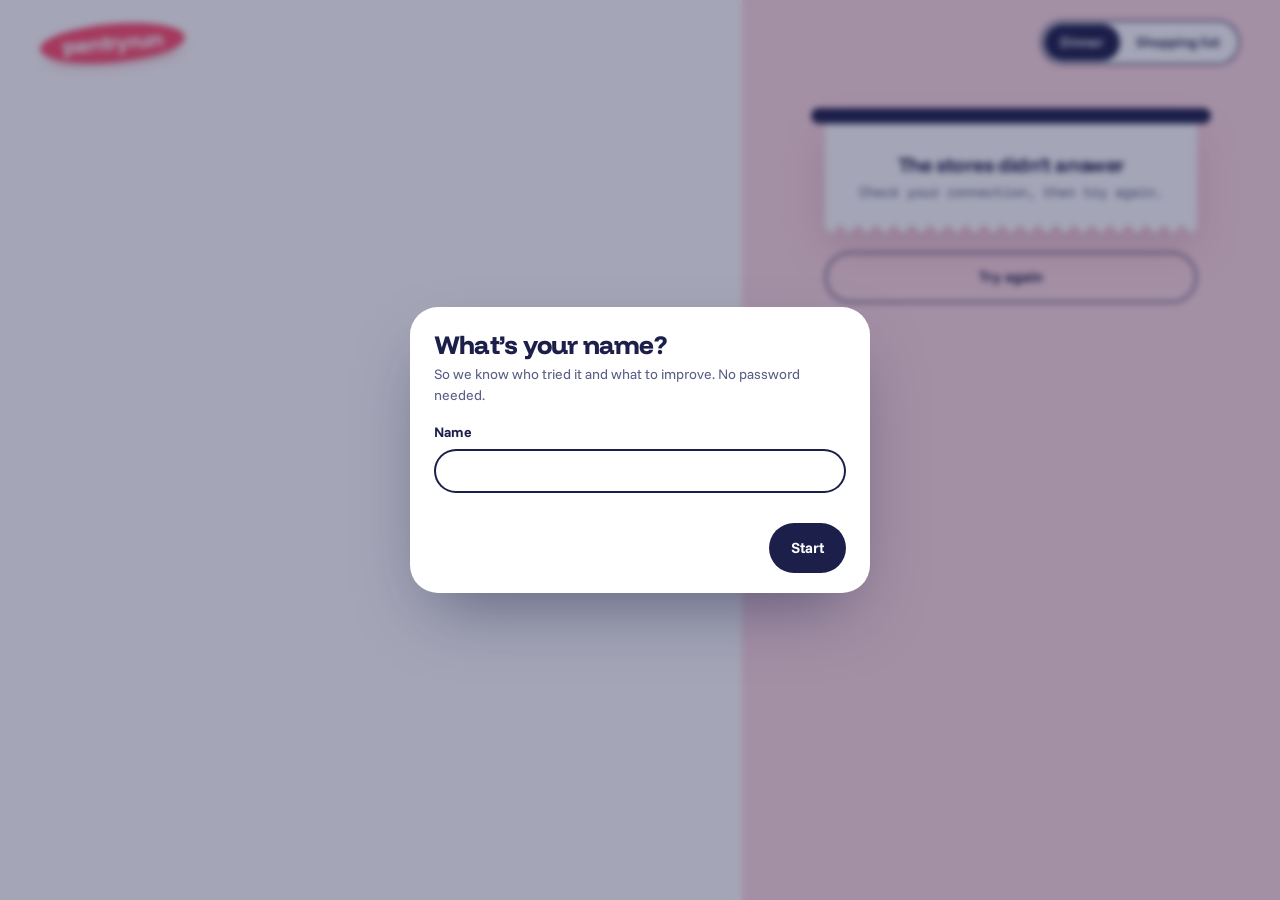
==== web/index.html @ e83a7fe4 "Several dinners for everyone, and the name asked on the first visit again - Trips are no longer behi" ====
<!doctype html>
<html lang="en">
<head>
  <meta charset="utf-8">
  <meta name="viewport" content="width=device-width, initial-scale=1, viewport-fit=cover">
  <title>pantryrun</title>
  <meta name="description" content="Pick tonight's dinner. Get one store and a shopping list.">
  <meta name="theme-color" content="#ffffff" media="(prefers-color-scheme: light)">
  <meta name="theme-color" content="#16183a" media="(prefers-color-scheme: dark)">
  <link rel="icon" href="icon.svg" type="image/svg+xml">

  <link rel="preconnect" href="https://fonts.googleapis.com">
  <link rel="preconnect" href="https://fonts.gstatic.com" crossorigin>
  <link rel="stylesheet" href="https://fonts.googleapis.com/css2?family=Funnel+Display:wght@600;700;800&amp;family=Funnel+Sans:wght@400;500;600;700&amp;family=Martian+Mono:wght@400;600&amp;display=swap">

  <link rel="stylesheet" href="css/tokens.css">
  <link rel="stylesheet" href="css/base.css">
  <link rel="stylesheet" href="css/controls.css">
  <link rel="stylesheet" href="css/layout.css">
  <link rel="stylesheet" href="css/dinner.css">
  <link rel="stylesheet" href="css/items.css">
  <link rel="stylesheet" href="css/receipt.css">
  <link rel="stylesheet" href="css/sheet.css">
  <link rel="stylesheet" href="css/peek.css">
  <link rel="stylesheet" href="css/recipe.css">

  <script type="module" src="js/main.js"></script>
</head>
<body>

<header class="bar">
  <div class="brand">pantryrun</div>
  <div class="switch" role="group" aria-label="What you need">
    <span class="pill" aria-hidden="true"></span>
    <button type="button" data-mode="dinner" aria-pressed="true">Dinner</button>
    <button type="button" data-mode="list" aria-pressed="false">Shopping list</button>
  </div>
</header>

<main>
  <!-- The current screen: dinners, writing your own dinner, or the shopping list (js/screens.js). -->
  <div id="pick" class="pick">
    <noscript><p class="sub">pantryrun needs JavaScript to find your store.</p></noscript>
  </div>

  <!-- The answer: a receipt prints out of the slot (js/receipt.js). -->
  <section class="printer" aria-label="Where to shop" aria-live="polite">
    <div class="slot" aria-hidden="true"></div>
    <div class="feed paper-shadow" id="feed">
      <div class="receipt"><div class="waiting"><strong>Getting the dinners</strong>One moment.</div></div>
    </div>
    <div class="after" id="after"></div>
  </section>
</main>

<dialog id="hello" aria-labelledby="helloTitle">
  <form method="dialog" id="helloForm">
    <div class="sh-top">
      <h2 id="helloTitle">What’s your name?</h2>
      <p>So we know who tried it and what to improve. No password needed.</p>
      <label for="helloName">Name</label>
      <input id="helloName" name="name" autocomplete="given-name" maxlength="40" required>
    </div>
    <div class="sh-bottom">
      <button class="btn dark" type="submit" value="save">Start</button>
    </div>
  </form>
</dialog>

<!-- A quick look at a receipt line's product (js/peek.js). -->
<div id="peek" popover></div>

<!-- Choosing another product, and preferences (js/products.js). -->
<dialog id="sheet">
  <form method="dialog" id="sheetForm"></form>
</dialog>

</body>
</html>
---- web/css/tokens.css ----
/* pantryrun's brand: the produce sticker. Estonian garden colours on white;
   stickers (rhubarb logo, butter pills) only mark what's yours or a deal.
   Every colour and font the page uses is defined here, for light and dark.
   Phone layout starts below 900px wide (each stylesheet has its own @media for it). */

:root {
  --milk: #ffffff;           /* the page */
  --ink: #1c1f4a;            /* blueberry: text */
  --ink-soft: #5b5f86;
  --line: rgba(28, 31, 74, 0.12);
  --hover: rgba(28, 31, 74, 0.05);
  --rhubarb: #ff4d6d;        /* logo and the main button */
  --rhubarb-text: #d6284b;   /* rhubarb dark enough for text on white */
  --panel: #ffdce3;          /* rhubarb milk: where the answer prints */
  --butter: #ffd84d;         /* stickers and sale tags */
  --dill: #17824a;           /* money saved */
  --sheet: #ffffff;          /* dialogs and suggestion lists */
  --slot: #1c1f4a;           /* the printer slot the receipt comes out of */

  /* The receipt is paper: it keeps these colours in dark mode too. */
  --paper: #ffffff;
  --paper-ink: #1c1f4a;
  --paper-soft: #5b5f86;
  --paper-faint: #8c8fae;
  --paper-hover: #fff0f3;
  --paper-red: #d6284b;

  --display: "Funnel Display", ui-sans-serif, system-ui, sans-serif;
  --sans: "Funnel Sans", ui-sans-serif, system-ui, -apple-system, "Segoe UI", sans-serif;
  --mono: "Martian Mono", ui-monospace, "SF Mono", Menlo, monospace;   /* only on the receipt */

  --ease: cubic-bezier(.3, .7, .2, 1);
  --pop: cubic-bezier(.3, 1.6, .5, 1);   /* stickers landing */
}

@media (prefers-color-scheme: dark) {
  :root:not([data-theme="light"]) {
    --milk: #16183a; --ink: #f3f1ff; --ink-soft: #a9abd0; --line: rgba(243, 241, 255, 0.14); --hover: rgba(243, 241, 255, 0.07);
    --rhubarb-text: #ff7d93; --panel: #2a1d4a; --sheet: #1f2250; --slot: #0b0c24;
    color-scheme: dark;
  }
}
:root[data-theme="dark"] {
  --milk: #16183a; --ink: #f3f1ff; --ink-soft: #a9abd0; --line: rgba(243, 241, 255, 0.14); --hover: rgba(243, 241, 255, 0.07);
  --rhubarb-text: #ff7d93; --panel: #2a1d4a; --sheet: #1f2250; --slot: #0b0c24;
  color-scheme: dark;
}
---- web/css/base.css ----
/* Element defaults: reset, body text, focus, small print, reduced motion. */

* { box-sizing: border-box; }
html, body { margin: 0; }
body {
  min-height: 100vh; min-height: 100dvh;
  background: var(--milk); color: var(--ink);
  font: 400 16px/1.5 var(--sans);
  -webkit-font-smoothing: antialiased;
  overflow-x: hidden;
}
button { font: inherit; color: inherit; }
:focus-visible { outline: 2.5px solid var(--rhubarb); outline-offset: 3px; }
[hidden] { display: none !important; }

/* small print: sources, notes, "Saved to Mine" */
.fine { font-size: 12.5px; color: var(--ink-soft); }

@media (prefers-reduced-motion: reduce) {
  *, *::before, *::after { animation-duration: .01ms !important; animation-iteration-count: 1 !important; transition-duration: .01ms !important; }
}
---- web/css/controls.css ----
/* Things you press or type into, used across the page: buttons, links, pills, text fields,
   the people sticker. */

.btn {
  display: inline-flex; align-items: center; justify-content: center; gap: 8px;
  border: 0; border-radius: 999px; padding: 14px 22px; cursor: pointer;
  font-weight: 700; font-size: 15px; transition: transform .15s, opacity .2s, background .2s;
}
.btn:active { transform: scale(.97); }
.btn.go { background: var(--rhubarb); color: #1c1f4a; }   /* the one main action: "I'll go to Rimi" */
.btn.go:hover { background: #ff3a5e; }
.btn.quiet { background: none; color: var(--ink); box-shadow: inset 0 0 0 1.5px var(--ink); }
.btn.quiet:hover { background: var(--hover); }
.btn.dark { background: var(--ink); color: var(--milk); }
.btn.wide { width: 100%; }
.btn[disabled] { opacity: .35; cursor: default; }

/* a row of buttons sharing the width */
.actions { display: flex; gap: 8px; }
.actions .btn { flex: 1; }

.link { border: 0; background: none; padding: 0; cursor: pointer; color: var(--ink); font-size: 14px; font-weight: 500;
  text-decoration: underline; text-decoration-thickness: 1.5px; text-underline-offset: 4px; }
.link:hover { color: var(--rhubarb-text); }

/* pills: kinds of dinner, and words to look for in other stores */
.chips { display: flex; flex-wrap: wrap; gap: 8px; }
.chips button { border: 0; cursor: pointer; padding: 7px 14px; border-radius: 999px; font-size: 14px; font-weight: 500;
  background: none; box-shadow: inset 0 0 0 1.5px var(--line); transition: box-shadow .2s, background .2s; }
.chips button:hover { box-shadow: inset 0 0 0 1.5px var(--ink); }
.chips button[aria-pressed="true"] { background: var(--ink); color: var(--milk); box-shadow: none; }

/* a text field with its button: adding items */
.field { position: relative; display: flex; gap: 8px; max-width: 480px; }
.field input {
  flex: 1; min-width: 0; padding: 13px 18px; border-radius: 999px; border: 0; outline: none;
  background: var(--milk); color: var(--ink); font: 16px var(--sans);
  box-shadow: inset 0 0 0 1.5px var(--line);
}
.field input:focus { box-shadow: inset 0 0 0 2px var(--ink); }

select { flex: 1; min-width: 0; padding: 10px 14px; border-radius: 999px; border: 0; background: var(--milk); color: var(--ink);
  font: 14px var(--sans); box-shadow: inset 0 0 0 1.5px var(--line); }

/* How many people: a butter sticker. In the headline it takes the headline's size. */
.stepper {
  display: inline-flex; align-items: center; gap: .1em; vertical-align: .06em;
  padding: .06em .1em; margin: 0 .04em; border-radius: 999px;
  background: var(--butter); color: #1c1f4a; transform: rotate(-3deg);
  font: inherit; letter-spacing: 0;
}
.stepper output { min-width: .6em; text-align: center; font-variant-numeric: tabular-nums; line-height: 1; }
.stepper button { width: max(32px, .46em); height: max(32px, .46em); border: 0; border-radius: 50%; background: #fff; cursor: pointer;
  font: 700 max(18px, .28em)/1 var(--sans); color: #1c1f4a; display: grid; place-items: center; transition: transform .15s; }
.stepper button:hover { transform: scale(1.08); }
.stepper button:active { transform: scale(.94); }
/* in running text (the dinner editor) it's text-sized */
.sub .stepper { font: 700 17px var(--sans); padding: 3px; transform: none; gap: 4px; }
.sub .stepper button { width: 28px; height: 28px; font-size: 16px; }

@media (max-width: 900px) {
  .chips { gap: 6px; }
  .chips button { padding: 6px 12px; font-size: 13.5px; }
}
---- web/css/layout.css ----
/* The page: a top bar, then two halves. You choose on the white left;
   the answer prints on the rhubarb panel on the right. On phones the panel comes below. */

/* ── Top bar ── */
.bar {
  position: absolute; top: 0; left: 0; right: 0; z-index: 20;
  display: flex; align-items: center; justify-content: space-between; gap: 16px;
  /* the logo lines up with the content of the left half */
  padding: max(20px, env(safe-area-inset-top)) 40px 20px max(40px, calc(58vw - 780px));
}
/* The logo is a produce sticker: an oval label slapped on slightly crooked. */
.brand {
  display: inline-block; padding: 8px 22px 9px; border-radius: 50%;
  background: var(--rhubarb); color: #fff;
  font: 800 21px/1 var(--display); letter-spacing: -0.03em;
  transform: rotate(-5deg);
  box-shadow: 0 1px 0 rgba(28, 31, 74, .15), 0 6px 14px -8px rgba(214, 40, 75, .7);
}

/* Dinner / Shopping list: the pill slides to the chosen one */
.switch { position: relative; display: inline-flex; padding: 4px; border-radius: 999px; background: var(--milk); box-shadow: inset 0 0 0 1.5px var(--ink); }
.switch button {
  position: relative; z-index: 1; border: 0; background: none; cursor: pointer;
  padding: 8px 16px; border-radius: 999px; font-weight: 600; font-size: 14px; color: var(--ink);
  transition: color .25s;
}
.switch button[aria-pressed="true"] { color: var(--milk); }
.switch .pill { position: absolute; top: 4px; bottom: 4px; left: 3px; border-radius: 999px; background: var(--ink);
  transition: transform .35s var(--ease), width .35s var(--ease); }

/* ── The two halves ── */
main {
  min-height: 100vh; min-height: 100dvh;
  display: grid; grid-template-columns: minmax(0, 1fr) minmax(400px, 42%);
}
.pick { padding: 116px 56px 56px 40px; max-width: 820px; width: 100%; justify-self: end; }
.printer { position: relative; background: var(--panel); padding: 108px 48px 56px; }
/* slot, receipt and buttons share one centred column; the paper is inset from the slot's ends */
.printer > * { width: 100%; max-width: 400px; margin-inline: auto; }

/* ── Headlines ── */
h1 {
  margin: 0 0 28px; font: 800 clamp(44px, 5.4vw, 76px)/.98 var(--display); letter-spacing: -0.035em;
}
h1 .for { white-space: nowrap; }   /* "for 2" stays together */
.sub { margin: 0 0 20px; color: var(--ink-soft); font-size: 17px; max-width: 34ch; }

@media (max-width: 900px) {
  .bar { position: sticky; padding: max(12px, env(safe-area-inset-top)) 16px 12px;
    background: color-mix(in srgb, var(--milk) 88%, transparent); backdrop-filter: blur(12px); -webkit-backdrop-filter: blur(12px); }
  .brand { font-size: 18px; padding: 7px 18px 8px; }
  .switch button { padding: 7px 13px; }
  main { display: block; min-height: 0; }
  .pick { padding: 20px 16px 36px; max-width: none; }
  .printer { padding: 40px 16px 48px; }
  h1 { font-size: 44px; margin-bottom: 22px; }
}
---- web/css/dinner.css ----
/* The Dinner screen (kinds of dinner, the dinners, extras, a dinner sent by link)
   and the editor for writing your own dinner. */

.cats { margin: 0 0 18px; }

/* the dinners: a menu in big type */
.dishes { list-style: none; margin: 0; padding: 0; display: grid; grid-template-columns: repeat(2, minmax(0, 1fr)); column-gap: 28px; }
.dishes li { border-bottom: 1.5px solid var(--line); }
.dish {
  width: 100%; display: flex; align-items: center; justify-content: space-between; gap: 12px; text-align: left; cursor: pointer;
  border: 0; background: none; padding: 15px 4px 14px;
  font: 600 21px/1.15 var(--display); letter-spacing: -0.02em;
  min-width: 0; overflow-wrap: anywhere; hyphens: auto;  /* long Estonian compounds: Suvikõrvitsapüreesupp */
  transition: color .2s, padding .25s var(--ease);
}
@media (hover: hover) { .dish:hover { color: var(--rhubarb-text); } }   /* touch screens keep :hover after a tap */
/* the picked dinner gets a tick sticker */
.dish::after {
  content: "✓"; flex: none; display: grid; place-items: center; width: 30px; height: 30px; border-radius: 50%;
  font: 800 15px/1 var(--sans); color: #fff; background: var(--rhubarb);
  transform: scale(0) rotate(-30deg); transition: transform .3s var(--pop);
}
.dish[aria-pressed="true"] { color: var(--rhubarb-text); padding-left: 10px; }
.dish[aria-pressed="true"]::after { transform: none; }
/* your own dinners have an Edit link */
.dishes .mine { display: flex; align-items: center; gap: 4px; }
.dishes .mine .dish { flex: 1; }
.dishes .mine .link { flex: none; padding: 6px; }
/* several dinners in one trip: the ones picked, as butter stickers you can peel off */
.trip { display: flex; flex-wrap: wrap; align-items: center; gap: 8px 14px; margin: -8px 0 22px; }
.trip p { margin: 0; flex: 1 1 100%; }
.trip ul { list-style: none; margin: 0; padding: 0; display: flex; flex-wrap: wrap; gap: 8px; }
.trip li { display: inline-flex; align-items: center; gap: 2px; padding: 5px 4px 5px 14px; border-radius: 999px;
  background: var(--butter); color: #1c1f4a; font: 600 15px var(--display); animation: stick .3s var(--pop) both; }
.trip li button { border: 0; background: none; cursor: pointer; width: 26px; height: 26px; border-radius: 50%; color: inherit; font-size: 16px; }
.trip li button:hover { background: rgba(28, 31, 74, .12); }
@keyframes stick { from { transform: scale(.6) rotate(-6deg); opacity: 0; } }
@media (prefers-reduced-motion: reduce) { .trip li { animation: none; } }
.trip .see { display: none; }   /* phones only: the receipt is far below */
.more { display: flex; align-items: baseline; justify-content: space-between; gap: 12px; flex-wrap: wrap; margin-top: 14px; }
.empty { color: var(--ink-soft); max-width: 460px; margin: 4px 0 14px; }

/* anything else on the way: folded into one line until asked for */
.extras { margin-top: 30px; max-width: 520px; }
.extras h2 { margin: 0 0 10px; font: 700 17px var(--display); letter-spacing: -0.01em; }
.open-extras { border: 0; background: none; padding: 0; cursor: pointer; font-weight: 600; color: var(--ink); }
.open-extras span { display: inline-grid; place-items: center; width: 26px; height: 26px; margin-right: 8px; border-radius: 50%;
  background: var(--butter); color: #1c1f4a; font-weight: 800; }
.open-extras:hover { color: var(--rhubarb-text); }

/* a dinner someone sent by link */
.sent { display: flex; align-items: center; justify-content: space-between; gap: 10px 14px; flex-wrap: wrap;
  margin: 0 0 22px; padding: 14px 14px 14px 20px; border-radius: 24px; background: var(--panel); }
.sent p { margin: 0; flex: 1 1 220px; }
.sent .what { display: block; font-size: 13px; color: var(--ink-soft); }
.sent .name { font: 700 19px var(--display); }
.sent .btns { display: flex; align-items: center; gap: 4px; }
.sent .x { border: 0; background: none; cursor: pointer; color: var(--ink-soft); font-size: 18px; width: 32px; height: 32px; border-radius: 50%; }
.sent .x:hover { background: var(--hover); color: var(--ink); }

/* writing your own dinner */
.editor label { display: block; margin: 0 0 6px; font-size: 14px; font-weight: 700; }
.editor .name { width: 100%; max-width: 480px; padding: 13px 18px; border-radius: 999px; border: 0; outline: none;
  background: var(--milk); color: var(--ink); font: 600 19px var(--display); box-shadow: inset 0 0 0 1.5px var(--line); }
.editor .name:focus { box-shadow: inset 0 0 0 2px var(--ink); }
/* starting from a recipe page: one line above the form */
.from-link { margin: -6px 0 22px; padding: 16px 18px; border-radius: 22px; background: var(--panel); max-width: 520px; }
.from-link label { margin-bottom: 8px; }
.from-link .field input { background: var(--milk); }
.from-link .fine:empty { display: none; }
.from-link .fine { margin: 10px 0 0; }
.d-photo { display: flex; align-items: center; gap: 14px; margin: 0 0 20px; }
.d-photo img { width: 96px; height: 72px; object-fit: cover; border-radius: 14px; background: #fff; }
.more .btns { display: flex; align-items: center; gap: 16px; flex-wrap: wrap; }
.editor h2 label { display: inline; margin: 0; font: inherit; }
.editor .method { display: block; width: 100%; max-width: 480px; padding: 13px 18px; border-radius: 22px; border: 0; outline: none; resize: vertical;
  background: var(--milk); color: var(--ink); font: 15px/1.5 var(--sans); box-shadow: inset 0 0 0 1.5px var(--line); }
.editor .method:focus { box-shadow: inset 0 0 0 2px var(--ink); }
.editor .actions { margin-top: 26px; }
.editor h2 { margin: 26px 0 4px; font: 700 17px var(--display); }
.editor .fine { margin: 0 0 10px; }
.editor .actions { align-items: center; gap: 10px; flex-wrap: wrap; }
.editor .error { color: var(--rhubarb-text); font-size: 14px; margin: 10px 0 0; min-height: 1.5em; }

@media (max-width: 900px) {
  .dishes { grid-template-columns: 1fr; }
  .trip .see { display: inline-flex; flex: 1 1 100%; padding: 12px 18px; }
  .dish { font-size: 19px; padding: 13px 2px 12px; }
}
---- web/css/items.css ----
/* Lists of things to buy: the shopping list, a dinner's extras (tags), the editor's list,
   and suggestions while typing. */

/* suggestions: product words from the store catalogs */
.suggest {
  position: absolute; z-index: 15; top: calc(100% + 6px); left: 0; right: 0;
  list-style: none; margin: 0; padding: 6px; border-radius: 18px;
  background: var(--sheet); box-shadow: 0 0 0 1.5px var(--ink), 0 18px 36px -20px rgba(28, 31, 74, .5);
}
.suggest li { display: flex; align-items: baseline; justify-content: space-between; gap: 12px; padding: 8px 12px; border-radius: 12px; cursor: pointer; font-weight: 500; }
.suggest li[aria-selected="true"], .suggest li:hover { background: var(--panel); }
.suggest .s-shelf { font-size: 12px; color: var(--ink-soft); text-align: right; white-space: nowrap; overflow: hidden; text-overflow: ellipsis; min-width: 0; }

/* a dinner's extras: butter tags */
.tags { display: flex; flex-wrap: wrap; gap: 6px; margin-top: 12px; list-style: none; padding: 0; }
.tags li { display: inline-flex; align-items: center; gap: 2px; padding: 4px 4px 4px 12px; border-radius: 999px; background: var(--butter); color: #1c1f4a; font-size: 14px; font-weight: 600; }

/* the shopping list and a dinner's list in the editor */
.items { list-style: none; margin: 18px 0 24px; padding: 0; max-width: 480px; }
.items li { display: flex; align-items: center; justify-content: space-between; padding: 10px 0 10px 2px; border-bottom: 1.5px solid var(--line);
  font: 600 19px/1.2 var(--display); letter-spacing: -0.01em; }
.items .none { color: var(--ink-soft); font: 400 16px var(--sans); border: 0; }

/* the × that removes an item */
.tags button, .items li button { border: 0; background: none; cursor: pointer; color: var(--ink-soft); border-radius: 50%; }
.tags button { width: 24px; height: 24px; font-size: 15px; color: #1c1f4a; }
.items li button { font-size: 18px; width: 32px; height: 32px; }
.tags button:hover, .items li button:hover { background: var(--hover); color: var(--ink); }

/* tap an item to change it, e.g. to add an amount ("paprika" → "paprika 600g") */
.items .it, .tags .it { flex: 1; min-width: 0; text-align: left; border: 0; background: none; padding: 0; font: inherit; color: inherit; cursor: text; }
.items li button.it, .tags button.it { width: auto; height: auto; font-size: inherit; color: inherit; border-radius: 0; }
.items .it:hover, .tags .it:hover { background: none; text-decoration: underline dotted; text-underline-offset: 4px; }
.items input.edit, .tags input.edit { flex: 1; min-width: 0; font: inherit; color: inherit; background: var(--hover); border: 0; outline: none;
  border-radius: 8px; padding: 2px 6px; box-shadow: inset 0 0 0 2px var(--ink); }
---- web/css/receipt.css ----
/* The answer: a thermal receipt printing out of a slot, and what you can do with it below.
   The receipt is paper, so it keeps its --paper-* colours in dark mode too. */

.slot {
  position: relative; z-index: 3; height: 16px; border-radius: 8px; background: var(--slot);
  box-shadow: inset 0 -3px 0 rgba(255, 255, 255, 0.1), 0 8px 16px -8px rgba(28, 31, 74, .5);
}
.feed { position: relative; z-index: 2; margin-top: -8px; padding-inline: 14px; transition: opacity .2s; }
.feed.busy { opacity: .45; pointer-events: none; }   /* repricing after a change */
.paper-shadow { filter: drop-shadow(0 18px 22px rgba(120, 20, 50, 0.16)); }

.receipt {
  position: relative; color: var(--paper-ink); background-color: var(--paper);
  font: 400 12px/1.5 var(--mono);
  --tooth: 9px;   /* the torn edge */
  padding: 22px 20px calc(18px + var(--tooth));
  -webkit-mask: linear-gradient(#000, #000) top / 100% calc(100% - var(--tooth)) no-repeat,
                conic-gradient(from -45deg at bottom, #0000, #000 1deg 89deg, #0000 90deg) bottom / calc(var(--tooth) * 2) var(--tooth) repeat-x;
          mask: linear-gradient(#000, #000) top / 100% calc(100% - var(--tooth)) no-repeat,
                conic-gradient(from -45deg at bottom, #0000, #000 1deg 89deg, #0000 90deg) bottom / calc(var(--tooth) * 2) var(--tooth) repeat-x;
}
/* the one deliberate motion: the receipt prints out of the slot */
.receipt.printing { animation: print 1.1s cubic-bezier(.25, .6, .2, 1) both; }
@keyframes print {
  from { clip-path: inset(0 0 100% 0); transform: translateY(-24px); }
  to   { clip-path: inset(0 0 -40px 0); transform: none; }
}

/* ── header: where to go ── */
.r-center { text-align: center; }
.r-go, .r-what, .r-hint, .r-head { color: var(--paper-soft); }
.r-store { font: 800 46px/1 var(--display); letter-spacing: -0.04em; margin: 4px 0 6px; }
.r-delta { margin-top: 6px; color: var(--paper-red); }
.r-rule { border: 0; border-top: 1.5px dashed rgba(28, 31, 74, 0.3); margin: 14px 0; }
.r-head { margin: 10px 0 4px; }
.r-rule + .r-head { margin-top: 0; }

/* ── lines: one per item; tap one to choose another product ── */
.r-items { list-style: none; margin: 0 -8px; padding: 0; display: grid; gap: 2px; }
.r-line {
  width: 100%; display: grid; grid-template-columns: minmax(0, 1fr) auto; column-gap: 12px;
  text-align: left; border: 0; background: none; color: inherit; font: inherit; cursor: pointer;
  padding: 4px 8px; border-radius: 6px;
}
.r-line:hover { background: var(--paper-hover); }
.r-line .n { font-weight: 600; }
.r-line .amt { color: var(--paper-soft); font-weight: 400; }
/* Product names wrap: stores put the pack size ("10tk", "500g") at the end. */
.r-line .p { grid-column: 1; color: var(--paper-soft); font-size: 11.5px; overflow-wrap: anywhere; }
.r-line .shelf { color: var(--paper-faint); }
.r-line .c { grid-column: 2; grid-row: 1; text-align: right; font-variant-numeric: tabular-nums; font-weight: 600; }
.r-line .c s { color: var(--paper-faint); font-weight: 400; margin-right: 6px; text-decoration-thickness: 1px; }
.r-line .d { grid-column: 1; color: var(--paper-red); font-size: 11px; }
.r-line .f { grid-column: 1; color: var(--paper-faint); font-size: 11px; }   /* several dinners: which ones need it */
/* on sale: a butter shelf tag */
.r-off { display: inline-block; margin-left: 6px; padding: 1px 6px; border-radius: 4px; font-size: 10px; font-weight: 600; background: var(--butter); color: var(--paper-ink); }
/* "swap", "your pick" */
.r-tag { display: inline-block; margin-left: 6px; padding: 0 5px; border: 1px solid currentColor; border-radius: 4px; font-size: 10px; font-weight: 400; color: var(--paper-red); }
/* With photos: a small one before each line, printed in grey like the rest of the paper.
   Pointing at it brings back its colour; tapping it opens the quick view (peek.css). */
.r-items.photos li { display: grid; grid-template-columns: 30px minmax(0, 1fr); column-gap: 4px; align-items: start; padding-left: 6px; }
.r-photo { width: 30px; height: 30px; margin-top: 4px; padding: 0; border: 0; border-radius: 6px; background: var(--paper); overflow: hidden; display: grid; place-items: center; }
button.r-photo { cursor: zoom-in; }
.r-photo img { max-width: 100%; max-height: 100%; object-fit: contain; filter: grayscale(1) contrast(1.05); mix-blend-mode: multiply; transition: filter .2s; }
.r-items li:hover .r-photo img, .r-photo:focus-visible img { filter: none; }
.r-photo:focus-visible { outline: 2px solid var(--paper-red); outline-offset: 1px; }
.r-hint { margin-top: 8px; font-size: 11px; }
.r-missing { margin-top: 10px; color: var(--paper-red); }

/* ── totals and notes ── */
.r-total { display: flex; justify-content: space-between; align-items: baseline; font: 800 26px/1 var(--display); letter-spacing: -0.02em; }
.r-save { display: flex; justify-content: space-between; margin-top: 6px; color: var(--dill); font-weight: 600; }
.r-card { color: var(--paper-soft); margin-top: 2px; }
.r-note { margin-top: 10px; color: var(--paper-soft); }
.r-pantry button { border: 0; background: none; padding: 0 1px; font: inherit; color: var(--paper-ink); text-decoration: underline dotted; text-underline-offset: 3px; cursor: pointer; }
.r-pantry button:hover { color: var(--paper-red); }
.r-prefs { margin-top: 10px; color: var(--paper-soft); }
.r-prefs button { border: 0; background: none; padding: 0; font: inherit; color: var(--paper-red); text-decoration: underline; text-underline-offset: 2px; cursor: pointer; }

/* ── the other stores, with dot leaders ── */
.stores { list-style: none; margin: 2px -8px 0; padding: 0; }
.stores button {
  width: 100%; display: flex; gap: 6px; align-items: baseline; border: 0; background: none; cursor: pointer;
  color: inherit; font: inherit; padding: 2px 8px; border-radius: 6px; text-align: left;
}
.stores button:hover { background: var(--paper-hover); }
.stores button::after { content: ""; order: 1; flex: 1; border-bottom: 1px dotted rgba(28, 31, 74, 0.45); transform: translateY(-4px); }
.stores .v { order: 2; font-variant-numeric: tabular-nums; }
.stores [aria-current="true"] { font-weight: 600; }
.stores [aria-current="true"] .s::before { content: "▸ "; }

/* "I'll go there": a butter sticker slapped on the receipt */
.stamp {
  position: absolute; right: 10px; top: 12px; z-index: 2; pointer-events: none;
  display: grid; place-items: center; width: 76px; height: 76px; border-radius: 50%;
  background: var(--butter); color: var(--paper-ink); box-shadow: 0 4px 10px -4px rgba(28, 31, 74, .4);
  font: 800 18px/1 var(--display); letter-spacing: -0.02em;
  transform: rotate(12deg); animation: stamp .4s var(--pop) both;
}
@keyframes stamp { from { transform: rotate(-20deg) scale(1.8); opacity: 0; } }

/* before there's an answer: "Pick a dinner", "Comparing prices..." */
.waiting { color: var(--paper-soft); text-align: center; padding: 14px 6px 6px; }
.waiting strong { display: block; margin-bottom: 6px; color: var(--paper-ink); font: 700 20px/1.25 var(--display); letter-spacing: -0.02em; }
.dots i { display: inline-block; font-style: normal; animation: blink 1.2s infinite both; }
.dots i:nth-child(2) { animation-delay: .2s; }
.dots i:nth-child(3) { animation-delay: .4s; }
@keyframes blink { 0%, 100% { opacity: .2; } 50% { opacity: 1; } }

/* ── under the receipt: go or not, report a product, send the dinner ── */
.after { margin-top: 18px; padding: 0 14px; }
.thanks { margin: 0; font: 700 18px var(--display); }
.small { margin-top: 14px; display: flex; justify-content: space-between; gap: 12px; flex-wrap: wrap; align-items: baseline; }
.report { margin-top: 12px; display: flex; gap: 8px; }
/* shopping online: send the basket to the store's cart (js/cart.js) */
.cart { margin-top: 14px; }
.cart .fine { margin: 0; }
.cart-ask { padding: 14px 16px; border-radius: 18px; background: var(--sheet); }
.cart-ask p { margin: 0 0 10px; font-size: 14px; }
.cart-ask .btns { display: flex; align-items: center; gap: 14px; flex-wrap: wrap; }
.cart-ask .btn { padding: 9px 16px; font-size: 14px; }
.share { margin-top: 16px; display: flex; align-items: center; gap: 12px; flex-wrap: wrap; }
.share input { flex: 1 1 100%; padding: 9px 14px; border-radius: 999px; border: 0; background: var(--milk); color: var(--ink);
  font: 13px var(--sans); box-shadow: inset 0 0 0 1.5px var(--line); }
---- web/css/sheet.css ----
/* Dialogs: your name on the first visit, choosing another product, your preferences.
   On phones they slide up from the bottom. */

dialog {
  width: min(460px, calc(100vw - 24px)); max-height: min(660px, calc(100dvh - 48px));
  padding: 0; border: 0; border-radius: 28px; background: var(--sheet); color: var(--ink);
  box-shadow: 0 30px 70px -24px rgba(28, 31, 74, .55);
}
dialog::backdrop { background: rgba(28, 31, 74, .4); backdrop-filter: blur(3px); }
dialog[open] { animation: sheet .3s var(--ease); }
@keyframes sheet { from { transform: translateY(16px); opacity: 0; } }
dialog form { display: flex; flex-direction: column; max-height: inherit; }

/* top: title, what it's about, a field */
.sh-top { padding: 24px 24px 14px; }
.sh-top h2 { margin: 0; font: 800 26px/1.1 var(--display); letter-spacing: -0.03em; }
.sh-top p { margin: 4px 0 16px; color: var(--ink-soft); font-size: 14px; }
.sh-top p:last-child { margin-bottom: 0; }
.sh-top label { display: block; font-size: 14px; font-weight: 700; margin-bottom: 6px; }
.sh-top input { width: 100%; padding: 12px 18px; border-radius: 999px; border: 0; outline: none; background: var(--milk); color: var(--ink);
  font: 16px var(--sans); box-shadow: inset 0 0 0 1.5px var(--line); }
.sh-top input:focus { box-shadow: inset 0 0 0 2px var(--ink); }

/* bottom: buttons; a lone button sits on the right */
.sh-bottom { display: flex; justify-content: space-between; align-items: center; gap: 12px; padding: 16px 24px 20px; }
.sh-bottom > :only-child { margin-left: auto; }
.sh-buttons { display: flex; gap: 8px; }

/* products to choose from, with photos when the store has them */
.opts { list-style: none; margin: 0; padding: 4px 12px; overflow-y: auto; border-top: 1.5px solid var(--line); border-bottom: 1.5px solid var(--line); }
.opts label { display: grid; grid-template-columns: auto minmax(0, 1fr) auto; gap: 10px; align-items: center; padding: 10px 10px; border-radius: 14px; cursor: pointer; font-size: 14px; }
.opts label:hover { background: var(--hover); }
.opts input { accent-color: var(--rhubarb); margin: 0; }
.opts .pc { font-variant-numeric: tabular-nums; font-weight: 700; }
.opts s { color: var(--ink-soft); font-weight: 400; margin-right: 6px; }
.opts .o { display: flex; align-items: center; gap: 10px; min-width: 0; }
.opts .thumb { flex: none; width: 44px; height: 44px; border-radius: 10px; background: #fff; overflow: hidden; display: grid; place-items: center; }
.opts .thumb img { max-width: 100%; max-height: 100%; object-fit: contain; }
.opts .o-shelf { display: block; font-size: 12px; color: var(--ink-soft); margin-top: 2px; }
.opts .o-shelf a { color: inherit; text-underline-offset: 2px; }
.opts .o-shelf a:hover { color: var(--rhubarb-text); }

/* what to look for at the other stores */
.cross { padding: 16px 24px 6px; border-bottom: 1.5px solid var(--line); }
.cross h3 { margin: 0 0 8px; font-size: 14px; font-weight: 700; }
.cross > .fine { margin: 0 0 10px; }
.preview { list-style: none; margin: 12px 0 10px; padding: 0; font-size: 13px; color: var(--ink-soft); }
.preview li { padding: 3px 0; }
.preview b { color: var(--ink); font-weight: 600; }

/* saved preferences */
.prefs { list-style: none; margin: 0; padding: 4px 24px; overflow-y: auto; }
.prefs li { display: flex; justify-content: space-between; align-items: flex-start; gap: 12px; padding: 12px 0; border-bottom: 1.5px solid var(--line); }
.prefs li:last-child { border-bottom: 0; }
.prefs p { margin: 2px 0 0; font-size: 13px; color: var(--ink-soft); }

@media (max-width: 900px) {
  dialog { margin: auto auto 0; width: 100vw; max-width: 100vw; border-radius: 28px 28px 0 0; }
}
---- web/css/peek.css ----
/* The quick view: a product's photo, name, price and its page in the e-shop (js/peek.js).
   A card beside the receipt on wide screens; on phones it sits at the bottom of the screen. */

#peek {
  position: fixed; inset: auto; margin: 0; width: 280px; padding: 0; border: 0; border-radius: 22px; overflow: hidden;
  background: var(--sheet); color: var(--ink); font: 14px/1.4 var(--sans);
  box-shadow: 0 24px 50px -20px rgba(28, 31, 74, .55), 0 0 0 1.5px var(--line);
}
#peek:popover-open { animation: peek .22s var(--ease); }
@keyframes peek { from { transform: translateY(6px) scale(.98); opacity: 0; } }

/* the photo on white, whatever the theme: product shots have white backgrounds */
.pk-photo { height: 170px; background: #fff; display: grid; place-items: center; padding: 14px; }
.pk-photo img { max-width: 100%; max-height: 100%; object-fit: contain; }

.pk-body { padding: 14px 18px 16px; }
.pk-for { margin: 0 0 4px; font-size: 12.5px; color: var(--ink-soft); }
.pk-name { margin: 0; font: 700 17px/1.2 var(--display); letter-spacing: -0.01em; overflow-wrap: anywhere; }
.pk-shelf { margin: 2px 0 0; font-size: 12.5px; color: var(--ink-soft); }
.pk-price { margin: 10px 0 0; display: flex; align-items: baseline; gap: 8px; font: 800 26px/1 var(--display); letter-spacing: -0.02em; font-variant-numeric: tabular-nums; }
.pk-price s { font: 400 14px var(--sans); color: var(--ink-soft); }
.pk-price .r-off { align-self: center; margin: 0; }
.pk-how { margin: 4px 0 0; font-size: 12.5px; color: var(--ink-soft); }
.pk-actions { margin-top: 14px; display: flex; align-items: center; justify-content: space-between; gap: 12px; flex-wrap: wrap; }
.pk-actions .btn { padding: 10px 16px; font-size: 14px; text-decoration: none; }
.pk-actions > :only-child { margin-left: auto; }

@media (max-width: 900px) {
  #peek { inset: auto 16px max(16px, env(safe-area-inset-bottom)); width: auto; max-width: 460px; margin-inline: auto; }
  .pk-photo { height: 150px; }
}
@media (prefers-reduced-motion: reduce) { #peek:popover-open { animation: none; } }
---- web/css/recipe.css ----
/* The recipe card under the receipt (js/recipe.js): an index card on the rhubarb panel,
   one per dinner. Ingredients with dot leaders, like the receipt's store list. */

.recipes { margin-top: 22px; display: grid; gap: 12px; }
.rc { background: var(--sheet); border-radius: 22px; padding: 4px 20px; box-shadow: 0 10px 24px -18px rgba(28, 31, 74, .5); }
.rc summary { list-style: none; cursor: pointer; display: grid; grid-template-columns: minmax(0, 1fr) auto; align-items: center; column-gap: 12px; padding: 14px 0; }
.rc summary::-webkit-details-marker { display: none; }
.rc summary::after { content: "+"; grid-row: 1 / 3; grid-column: 2; display: grid; place-items: center; width: 28px; height: 28px; border-radius: 50%;
  background: var(--butter); color: #1c1f4a; font: 800 16px/1 var(--sans); transition: transform .25s var(--ease); }
.rc[open] summary::after { transform: rotate(45deg); }
/* a photo from the recipe page the dinner was made from: a banner across the card's top */
.rc.has-photo summary { padding-top: 0; }
.rc-photo { grid-column: 1 / -1; margin: -4px -20px 12px; height: 170px; overflow: hidden; border-radius: 22px 22px 0 0; background: #fff; }
.rc-photo img { width: 100%; height: 100%; object-fit: cover; display: block; }
.rc.has-photo summary::after { grid-row: 2 / 4; }
.rc-name { font: 700 19px/1.2 var(--display); letter-spacing: -0.01em; overflow-wrap: anywhere; }
.rc-sub { font-size: 13px; color: var(--ink-soft); }

.rc-ing { list-style: none; margin: 0 0 12px; padding: 0; font-size: 14.5px; }
.rc-ing li { display: flex; gap: 8px; align-items: baseline; padding: 3px 0; }
.rc-ing li::after { content: ""; order: 1; flex: 1; border-bottom: 1.5px dotted var(--line); }
.rc-ing li span:last-child { order: 2; color: var(--ink-soft); font-variant-numeric: tabular-nums; white-space: nowrap; }
.rc-pantry { margin: 0 0 12px; font-size: 13.5px; color: var(--ink-soft); }

.rc-method { margin: 4px 0 14px; padding-top: 12px; border-top: 1.5px solid var(--line); }
.rc-method h4 { margin: 0 0 8px; font: 700 15px var(--display); }
.rc-method p, .rc-method ol { margin: 0; font-size: 14.5px; line-height: 1.55; white-space: pre-line; }
.rc-method ol { padding-left: 1.4em; display: grid; gap: 6px; }
.rc-method li::marker { font-weight: 700; color: var(--rhubarb-text); }

.rc-link { display: inline-flex; gap: 6px; margin: 0 0 14px; font-weight: 600; color: var(--ink); text-underline-offset: 3px; }
.rc-link:hover { color: var(--rhubarb-text); }
.rc .link { display: block; margin: 0 0 14px; }
.rc .fine { margin: 0 0 14px; }
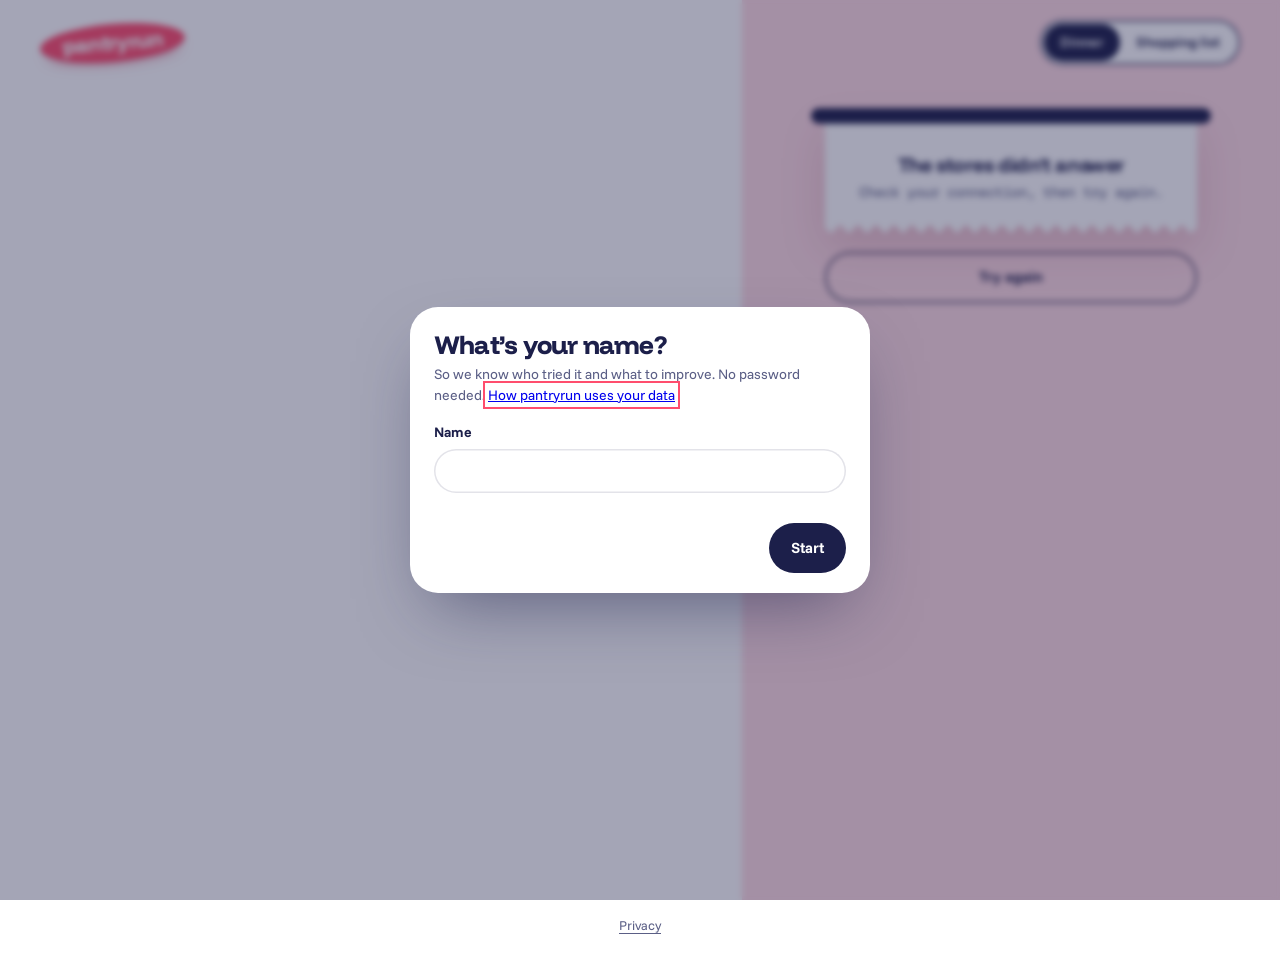
==== commit 51841303: "Must-fix before testers: privacy page, internal users, usual store (WEB-13, WEB-17, WEB-18) - Privac" ====
--- a/web/index.html
+++ b/web/index.html
@@ -53,17 +53,36 @@
   </section>
 </main>
 
+<footer class="foot"><a href="privacy.html">Privacy</a></footer>
+
 <dialog id="hello" aria-labelledby="helloTitle">
   <form method="dialog" id="helloForm">
     <div class="sh-top">
       <h2 id="helloTitle">What’s your name?</h2>
-      <p>So we know who tried it and what to improve. No password needed.</p>
+      <p>So we know who tried it and what to improve. No password needed. <a href="privacy.html">How pantryrun uses your data</a></p>
       <label for="helloName">Name</label>
       <input id="helloName" name="name" autocomplete="given-name" maxlength="40" required>
     </div>
     <div class="sh-bottom">
       <button class="btn dark" type="submit" value="save">Start</button>
     </div>
+  </form>
+</dialog>
+
+<!-- Where someone usually shops, asked once after the name (js/identity.js). -->
+<dialog id="usual" aria-labelledby="usualTitle">
+  <form method="dialog" id="usualForm">
+    <div class="sh-top">
+      <h2 id="usualTitle">Where do you usually shop?</h2>
+      <p>One tap. It shows whether pantryrun sends you somewhere new.</p>
+      <div class="chips usual-chips">
+        <button type="submit" value="selver">Selver</button>
+        <button type="submit" value="rimi">Rimi</button>
+        <button type="submit" value="maxima">Maxima</button>
+        <button type="submit" value="other">Other</button>
+      </div>
+    </div>
+    <div class="sh-bottom"><button class="link" type="submit" value="skip">Skip</button></div>
   </form>
 </dialog>
 
--- a/web/css/layout.css
+++ b/web/css/layout.css
@@ -38,6 +38,10 @@
 /* slot, receipt and buttons share one centred column; the paper is inset from the slot's ends */
 .printer > * { width: 100%; max-width: 400px; margin-inline: auto; }
 
+/* the privacy link, quietly at the bottom of the page */
+.foot { padding: 16px 40px 24px; text-align: center; font-size: 13px; }
+.foot a { color: var(--ink-soft); text-underline-offset: 3px; }
+
 /* ── Headlines ── */
 h1 {
   margin: 0 0 28px; font: 800 clamp(44px, 5.4vw, 76px)/.98 var(--display); letter-spacing: -0.035em;
--- a/web/css/receipt.css
+++ b/web/css/receipt.css
@@ -112,13 +112,11 @@
 .thanks { margin: 0; font: 700 18px var(--display); }
 .small { margin-top: 14px; display: flex; justify-content: space-between; gap: 12px; flex-wrap: wrap; align-items: baseline; }
 .report { margin-top: 12px; display: flex; gap: 8px; }
+.usual-note { margin: 10px 0 0; }
+.usual-note .link { font-size: 12.5px; }
 /* shopping online: send the basket to the store's cart (js/cart.js) */
 .cart { margin-top: 14px; }
 .cart .fine { margin: 0; }
-.cart-ask { padding: 14px 16px; border-radius: 18px; background: var(--sheet); }
-.cart-ask p { margin: 0 0 10px; font-size: 14px; }
-.cart-ask .btns { display: flex; align-items: center; gap: 14px; flex-wrap: wrap; }
-.cart-ask .btn { padding: 9px 16px; font-size: 14px; }
 .share { margin-top: 16px; display: flex; align-items: center; gap: 12px; flex-wrap: wrap; }
 .share input { flex: 1 1 100%; padding: 9px 14px; border-radius: 999px; border: 0; background: var(--milk); color: var(--ink);
   font: 13px var(--sans); box-shadow: inset 0 0 0 1.5px var(--line); }
--- a/web/css/sheet.css
+++ b/web/css/sheet.css
@@ -57,3 +57,24 @@
 @media (max-width: 900px) {
   dialog { margin: auto auto 0; width: 100vw; max-width: 100vw; border-radius: 28px 28px 0 0; }
 }
+
+/* shopping online: the ways to get the basket into a store's cart (js/cart.js) */
+.cart-ways { overflow-y: auto; padding: 0 24px; border-top: 1.5px solid var(--line); border-bottom: 1.5px solid var(--line); }
+.cart-ways section { padding: 16px 0; }
+.cart-ways section + section { border-top: 1.5px dashed var(--line); }
+.cart-ways h3 { margin: 0 0 4px; font: 700 17px var(--display); }
+.cart-ways .fine { margin: 0 0 10px; }
+.cart-links { list-style: none; margin: 0; padding: 0; display: grid; gap: 4px; }
+.cart-links li { display: flex; justify-content: space-between; gap: 12px; align-items: baseline; font-size: 14px; }
+.cart-links a { color: var(--ink); text-underline-offset: 3px; overflow-wrap: anywhere; }
+.cart-links a:hover { color: var(--rhubarb-text); }
+.cart-links span { color: var(--ink-soft); white-space: nowrap; font-variant-numeric: tabular-nums; }
+.cart-steps { margin: 0; padding-left: 1.3em; display: grid; gap: 6px; font-size: 14px; }
+.cart-steps a { color: var(--ink); font-weight: 700; text-underline-offset: 3px; }
+.cart-steps code { font: 12.5px var(--mono); background: var(--hover); padding: 1px 5px; border-radius: 5px; }
+.cart-ways .btns { display: flex; align-items: center; gap: 14px; flex-wrap: wrap; }
+.cart-ways .btn { padding: 9px 16px; font-size: 14px; }
+
+/* where you usually shop: one tap */
+.usual-chips { margin-top: 4px; }
+.usual-chips button { padding: 10px 18px; font-size: 15px; }
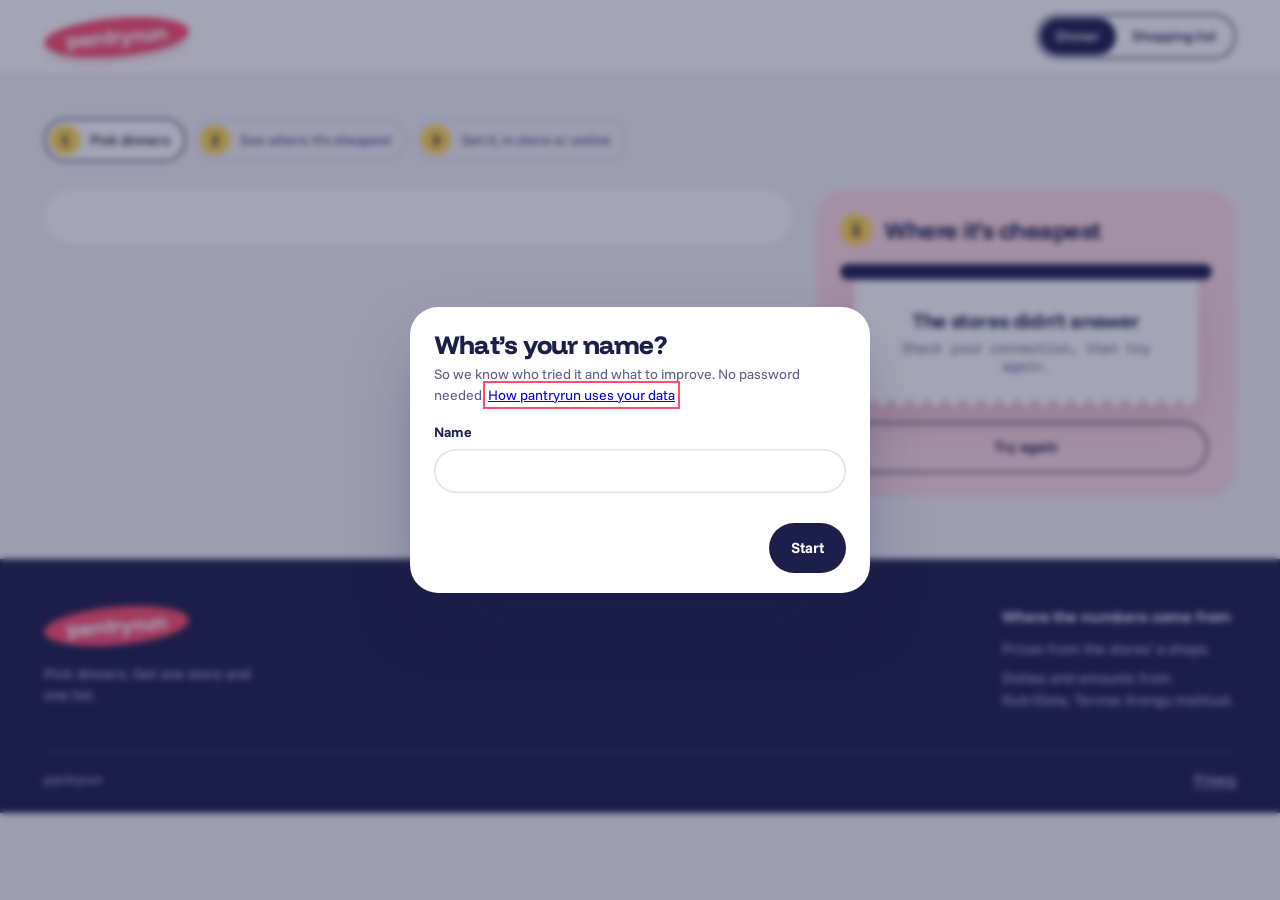
==== commit cc8e071b: "first redesign commit" ====
--- a/web/index.html
+++ b/web/index.html
@@ -6,7 +6,7 @@
   <title>pantryrun</title>
   <meta name="description" content="Pick tonight's dinner. Get one store and a shopping list.">
   <meta name="theme-color" content="#ffffff" media="(prefers-color-scheme: light)">
-  <meta name="theme-color" content="#16183a" media="(prefers-color-scheme: dark)">
+  <meta name="theme-color" content="#1c1f4a" media="(prefers-color-scheme: dark)">
   <link rel="icon" href="icon.svg" type="image/svg+xml">
 
   <link rel="preconnect" href="https://fonts.googleapis.com">
@@ -23,37 +23,73 @@
   <link rel="stylesheet" href="css/sheet.css">
   <link rel="stylesheet" href="css/peek.css">
   <link rel="stylesheet" href="css/recipe.css">
+  <link rel="stylesheet" href="css/newsletter.css">
 
   <script type="module" src="js/main.js"></script>
 </head>
 <body>
 
 <header class="bar">
-  <div class="brand">pantryrun</div>
-  <div class="switch" role="group" aria-label="What you need">
-    <span class="pill" aria-hidden="true"></span>
-    <button type="button" data-mode="dinner" aria-pressed="true">Dinner</button>
-    <button type="button" data-mode="list" aria-pressed="false">Shopping list</button>
+  <div class="bar-in">
+    <div class="brand">pantryrun</div>
+    <div class="switch" role="group" aria-label="What you need">
+      <span class="pill" aria-hidden="true"></span>
+      <button type="button" data-mode="dinner" aria-pressed="true">Dinner</button>
+      <button type="button" data-mode="list" aria-pressed="false">Shopping list</button>
+    </div>
   </div>
 </header>
 
 <main>
-  <!-- The current screen: dinners, writing your own dinner, or the shopping list (js/screens.js). -->
-  <div id="pick" class="pick">
+  <!-- The screen's headline, and the three steps (js/steps.js). -->
+  <div class="hero">
+    <div class="hero-text" id="heroText"></div>
+    <nav class="steps" id="steps" aria-label="Steps"></nav>
+  </div>
+
+  <!-- 1. The current screen: dinners, writing your own dinner, or the shopping list (js/screens.js). -->
+  <div id="pick" class="pick card">
     <noscript><p class="sub">pantryrun needs JavaScript to find your store.</p></noscript>
   </div>
 
-  <!-- The answer: a receipt prints out of the slot (js/receipt.js). -->
-  <section class="printer" aria-label="Where to shop" aria-live="polite">
-    <div class="slot" aria-hidden="true"></div>
-    <div class="feed paper-shadow" id="feed">
-      <div class="receipt"><div class="waiting"><strong>Getting the dinners</strong>One moment.</div></div>
-    </div>
-    <div class="after" id="after"></div>
-  </section>
+  <div class="answer">
+    <!-- 2. The answer: a receipt prints out of the slot (js/receipt.js). -->
+    <section class="printer card" aria-labelledby="whereTitle" aria-live="polite">
+      <h2 class="card-title" id="whereTitle"><span class="num" aria-hidden="true">2</span>Where it’s cheapest</h2>
+      <div class="slot" aria-hidden="true"></div>
+      <div class="feed paper-shadow" id="feed">
+        <div class="receipt"><div class="waiting"><strong>Getting the dinners</strong>One moment.</div></div>
+      </div>
+      <div class="under" id="under"></div>
+    </section>
+
+    <!-- 3. How will you get it: in the store, online, or delivered (js/receipt.js). Empty until there's an answer. -->
+    <section class="get card" id="after" aria-label="How will you get it?"></section>
+  </div>
 </main>
 
-<footer class="foot"><a href="privacy.html">Privacy</a></footer>
+<!-- The foot: you, the weekly plan, where the numbers come from (js/footer.js). -->
+<footer class="foot">
+  <div class="foot-in">
+    <div class="foot-cols">
+      <div class="foot-brand">
+        <span class="brand">pantryrun</span>
+        <p>Pick dinners. Get one store and one list.</p>
+      </div>
+      <section class="foot-you" id="footYou" aria-label="You"></section>
+      <div class="foot-news" id="footNews"></div>
+      <section class="foot-sources" aria-labelledby="footSourcesTitle">
+        <h2 id="footSourcesTitle">Where the numbers come from</h2>
+        <p id="footStores">Prices from the stores’ e-shops.</p>
+        <p>Dishes and amounts from NutriData, Tervise Arengu Instituut.</p>
+      </section>
+    </div>
+    <p class="foot-end"><span>pantryrun</span><a href="privacy.html">Privacy</a></p>
+  </div>
+</footer>
+
+<!-- Phones: one step per screen, and this bar goes to the next one (js/steps.js). -->
+<div class="stepbar" id="stepbar"></div>
 
 <dialog id="hello" aria-labelledby="helloTitle">
   <form method="dialog" id="helloForm">
@@ -75,15 +111,15 @@
     <div class="sh-top">
       <h2 id="usualTitle">Where do you usually shop?</h2>
       <p>One tap. It shows whether pantryrun sends you somewhere new.</p>
-      <div class="chips usual-chips">
-        <button type="submit" value="selver">Selver</button>
-        <button type="submit" value="rimi">Rimi</button>
-        <button type="submit" value="maxima">Maxima</button>
-        <button type="submit" value="other">Other</button>
-      </div>
+      <div class="chips usual-chips" id="usualChoices"></div>  <!-- the chains, from stores_config.py -->
     </div>
     <div class="sh-bottom"><button class="link" type="submit" value="skip">Skip</button></div>
   </form>
+</dialog>
+
+<!-- "Get next week's plan by email", offered once after the first-visit questions (js/newsletter.js). -->
+<dialog id="news" aria-labelledby="nlTitle-first_visit">
+  <form id="newsForm" novalidate></form>
 </dialog>
 
 <!-- A quick look at a receipt line's product (js/peek.js). -->
--- a/web/css/tokens.css
+++ b/web/css/tokens.css
@@ -4,7 +4,12 @@
    Phone layout starts below 900px wide (each stylesheet has its own @media for it). */
 
 :root {
-  --milk: #ffffff;           /* the page */
+  --milk: #ffffff;           /* fields and boxes inside a card */
+  --ground: #f4f2f8;         /* the page: a blueberry tint, so the cards stand on it */
+  --surface: #ffffff;        /* cards and the top bar */
+  --foot: #1c1f4a;           /* the foot: a band of its own */
+  --foot-ink: #f3f1ff;
+  --foot-soft: #c9cae6;
   --ink: #1c1f4a;            /* blueberry: text */
   --ink-soft: #5b5f86;
   --line: rgba(28, 31, 74, 0.12);
@@ -35,13 +40,13 @@
 
 @media (prefers-color-scheme: dark) {
   :root:not([data-theme="light"]) {
-    --milk: #16183a; --ink: #f3f1ff; --ink-soft: #a9abd0; --line: rgba(243, 241, 255, 0.14); --hover: rgba(243, 241, 255, 0.07);
+    --milk: #16183a; --ground: #121433; --surface: #1c1f4a; --foot: #0b0c24; --ink: #f3f1ff; --ink-soft: #a9abd0; --line: rgba(243, 241, 255, 0.14); --hover: rgba(243, 241, 255, 0.07);
     --rhubarb-text: #ff7d93; --panel: #2a1d4a; --sheet: #1f2250; --slot: #0b0c24;
     color-scheme: dark;
   }
 }
 :root[data-theme="dark"] {
-  --milk: #16183a; --ink: #f3f1ff; --ink-soft: #a9abd0; --line: rgba(243, 241, 255, 0.14); --hover: rgba(243, 241, 255, 0.07);
+  --milk: #16183a; --ground: #121433; --surface: #1c1f4a; --foot: #0b0c24; --ink: #f3f1ff; --ink-soft: #a9abd0; --line: rgba(243, 241, 255, 0.14); --hover: rgba(243, 241, 255, 0.07);
   --rhubarb-text: #ff7d93; --panel: #2a1d4a; --sheet: #1f2250; --slot: #0b0c24;
   color-scheme: dark;
 }
--- a/web/css/base.css
+++ b/web/css/base.css
@@ -4,7 +4,7 @@
 html, body { margin: 0; }
 body {
   min-height: 100vh; min-height: 100dvh;
-  background: var(--milk); color: var(--ink);
+  background: var(--ground); color: var(--ink);
   font: 400 16px/1.5 var(--sans);
   -webkit-font-smoothing: antialiased;
   overflow-x: hidden;
--- a/web/css/controls.css
+++ b/web/css/controls.css
@@ -54,9 +54,9 @@
   font: 700 max(18px, .28em)/1 var(--sans); color: #1c1f4a; display: grid; place-items: center; transition: transform .15s; }
 .stepper button:hover { transform: scale(1.08); }
 .stepper button:active { transform: scale(.94); }
-/* in running text (the dinner editor) it's text-sized */
-.sub .stepper { font: 700 17px var(--sans); padding: 3px; transform: none; gap: 4px; }
-.sub .stepper button { width: 28px; height: 28px; font-size: 16px; }
+/* in running text (the dinner editor, a dinner's own page) it's text-sized */
+.sub .stepper, .dp-sub .stepper { font: 700 17px var(--sans); padding: 3px; transform: none; gap: 4px; }
+.sub .stepper button, .dp-sub .stepper button { width: 28px; height: 28px; font-size: 16px; }
 
 @media (max-width: 900px) {
   .chips { gap: 6px; }
--- a/web/css/layout.css
+++ b/web/css/layout.css
@@ -1,12 +1,13 @@
-/* The page: a top bar, then two halves. You choose on the white left;
-   the answer prints on the rhubarb panel on the right. On phones the panel comes below. */
+/* The page: a top bar; the screen's headline with the three steps; then cards on the tinted page:
+   you choose on the left (1), the answer prints on the right (2), and below it you say how you'll get it (3).
+   The foot is a dark band of its own. On phones each step is a screen of its own (js/steps.js),
+   with a bar at the bottom that goes to the next one. */
 
 /* ── Top bar ── */
-.bar {
-  position: absolute; top: 0; left: 0; right: 0; z-index: 20;
+.bar { position: relative; z-index: 20; background: var(--surface); border-bottom: 1px solid var(--line); }
+.bar-in {
+  max-width: 1240px; margin: 0 auto; padding: max(14px, env(safe-area-inset-top)) 24px 14px;
   display: flex; align-items: center; justify-content: space-between; gap: 16px;
-  /* the logo lines up with the content of the left half */
-  padding: max(20px, env(safe-area-inset-top)) 40px 20px max(40px, calc(58vw - 780px));
 }
 /* The logo is a produce sticker: an oval label slapped on slightly crooked. */
 .brand {
@@ -18,44 +19,136 @@
 }
 
 /* Dinner / Shopping list: the pill slides to the chosen one */
-.switch { position: relative; display: inline-flex; padding: 4px; border-radius: 999px; background: var(--milk); box-shadow: inset 0 0 0 1.5px var(--ink); }
+.switch { position: relative; display: inline-flex; padding: 4px; border-radius: 999px; background: var(--surface); box-shadow: inset 0 0 0 1.5px var(--ink); }
 .switch button {
   position: relative; z-index: 1; border: 0; background: none; cursor: pointer;
   padding: 8px 16px; border-radius: 999px; font-weight: 600; font-size: 14px; color: var(--ink);
   transition: color .25s;
 }
-.switch button[aria-pressed="true"] { color: var(--milk); }
+.switch button[aria-pressed="true"] { color: var(--surface); }
 .switch .pill { position: absolute; top: 4px; bottom: 4px; left: 3px; border-radius: 999px; background: var(--ink);
   transition: transform .35s var(--ease), width .35s var(--ease); }
 
-/* ── The two halves ── */
+/* ── The middle: the headline across the top, then the two columns ── */
 main {
-  min-height: 100vh; min-height: 100dvh;
-  display: grid; grid-template-columns: minmax(0, 1fr) minmax(400px, 42%);
+  max-width: 1240px; margin: 0 auto; padding: 44px 24px 64px;
+  display: grid; grid-template-columns: minmax(0, 1fr) minmax(360px, 420px);
+  grid-template-areas: "hero hero" "pick answer";
+  gap: 28px 24px; align-items: start;
 }
-.pick { padding: 116px 56px 56px 40px; max-width: 820px; width: 100%; justify-self: end; }
-.printer { position: relative; background: var(--panel); padding: 108px 48px 56px; }
-/* slot, receipt and buttons share one centred column; the paper is inset from the slot's ends */
-.printer > * { width: 100%; max-width: 400px; margin-inline: auto; }
+.hero { grid-area: hero; display: flex; flex-wrap: wrap; align-items: flex-end; justify-content: space-between; gap: 20px 32px; }
+.hero-text { flex: 1 1 480px; min-width: 0; }
+.hero-text:empty { display: none; }   /* a dinner's own page and the editor have their own headline */
+.pick { grid-area: pick; min-width: 0; }
+.answer { grid-area: answer; min-width: 0; display: grid; gap: 24px; }
 
-/* the privacy link, quietly at the bottom of the page */
-.foot { padding: 16px 40px 24px; text-align: center; font-size: 13px; }
-.foot a { color: var(--ink-soft); text-underline-offset: 3px; }
+/* cards: white on the tinted page; the receipt's is rhubarb milk */
+.card { background: var(--surface); border-radius: 28px; padding: 28px; box-shadow: 0 1px 0 var(--line); }
+.printer.card { position: relative; background: var(--panel); padding: 24px 24px 22px; }
+.get:empty { display: none; }
+.card-title { display: flex; align-items: center; gap: 12px; margin: 0 0 6px; font: 700 24px/1.1 var(--display); letter-spacing: -0.02em; }
+.card-title .num {
+  flex: none; display: grid; place-items: center; width: 32px; height: 32px; border-radius: 50%;
+  background: var(--butter); color: #1c1f4a; font: 800 16px/1 var(--display); transform: rotate(-6deg);
+}
+.card-sub { margin: 0 0 20px 44px; color: var(--ink-soft); }
+.printer .card-title { margin-bottom: 18px; }
 
 /* ── Headlines ── */
 h1 {
-  margin: 0 0 28px; font: 800 clamp(44px, 5.4vw, 76px)/.98 var(--display); letter-spacing: -0.035em;
+  margin: 0 0 14px; font: 800 clamp(44px, 5vw, 72px)/.98 var(--display); letter-spacing: -0.035em;
 }
 h1 .for { white-space: nowrap; }   /* "for 2" stays together */
 .sub { margin: 0 0 20px; color: var(--ink-soft); font-size: 17px; max-width: 34ch; }
+.hero .sub { margin: 0; max-width: 48ch; font-size: 18px; }
+
+/* ── The three steps: where you are. On a computer they're all on the page; tapping one goes there. ── */
+.steps ol { list-style: none; margin: 0; padding: 0; display: flex; flex-wrap: wrap; gap: 8px; }
+.step {
+  display: flex; align-items: center; gap: 10px; min-height: 44px; padding: 6px 16px 6px 6px;
+  border: 0; border-radius: 999px; background: none; box-shadow: inset 0 0 0 1.5px var(--line); cursor: pointer;
+  font-weight: 600; font-size: 14px; color: var(--ink); transition: background .2s, box-shadow .2s;
+}
+.step .n { flex: none; display: grid; place-items: center; width: 30px; height: 30px; border-radius: 50%;
+  background: var(--butter); color: #1c1f4a; font: 800 14px/1 var(--display); }
+.step.done .n { background: var(--rhubarb); color: #fff; }
+.step[aria-current="step"] { background: var(--surface); box-shadow: inset 0 0 0 1.5px var(--ink); }
+.step[disabled] { cursor: default; color: var(--ink-soft); }
+.step .short { display: none; }
+
+/* ── The foot: a dark band, with you, the weekly plan and the sources ── */
+.foot { background: var(--foot); color: var(--foot-ink); }
+.foot-in { max-width: 1240px; margin: 0 auto; padding: 48px 24px max(24px, env(safe-area-inset-bottom)); }
+.foot-cols { display: flex; flex-wrap: wrap; gap: 36px 48px; padding-bottom: 32px; border-bottom: 1px solid rgba(243, 241, 255, .16); }
+.foot-cols > * { flex: 1 1 200px; min-width: 0; }
+.foot-cols > .foot-news { flex: 1.4 1 300px; }
+.foot h2 { margin: 0 0 12px; font: 700 15px var(--display); letter-spacing: -0.01em; }
+.foot p { margin: 0 0 8px; color: var(--foot-soft); font-size: 14.5px; }
+.foot .brand { box-shadow: none; }
+.foot-brand p { margin-top: 18px; max-width: 26ch; }
+.foot a, .foot .link { color: var(--foot-ink); font-size: inherit; }
+.foot .link:hover, .foot a:hover { color: var(--butter); }
+.foot .foot-end { margin: 18px 0 0; display: flex; flex-wrap: wrap; justify-content: space-between; gap: 8px; font-size: 13px; }
+.foot-end a { text-underline-offset: 3px; }
+
+/* ── The bar at the bottom: phones only ── */
+.stepbar { display: none; }
 
 @media (max-width: 900px) {
-  .bar { position: sticky; padding: max(12px, env(safe-area-inset-top)) 16px 12px;
-    background: color-mix(in srgb, var(--milk) 88%, transparent); backdrop-filter: blur(12px); -webkit-backdrop-filter: blur(12px); }
+  .bar { position: sticky; top: 0;
+    background: color-mix(in srgb, var(--surface) 90%, transparent); backdrop-filter: blur(12px); -webkit-backdrop-filter: blur(12px); }
+  .bar-in { padding: max(12px, env(safe-area-inset-top)) 16px 12px; }
   .brand { font-size: 18px; padding: 7px 18px 8px; }
   .switch button { padding: 7px 13px; }
-  main { display: block; min-height: 0; }
-  .pick { padding: 20px 16px 36px; max-width: none; }
-  .printer { padding: 40px 16px 48px; }
-  h1 { font-size: 44px; margin-bottom: 22px; }
+  main { display: block; padding: 14px 16px 36px; }
+  h1 { font-size: 40px; margin-bottom: 10px; }
+  .hero { flex-direction: column; align-items: stretch; flex-wrap: nowrap; gap: 20px; margin-bottom: 20px; }
+  .hero-text { flex: none; }
+  .hero .sub { font-size: 16px; }
+
+  /* the steps: three tabs under the top bar */
+  .steps { order: -1; }
+  .steps ol { flex-wrap: nowrap; gap: 6px; }
+  .steps li { flex: 1; min-width: 0; }
+  .step { width: 100%; justify-content: center; gap: 6px; padding: 6px 8px; font-size: 13px; }
+  .step .n { width: 22px; height: 22px; font-size: 12px; }
+  .step .long { display: none; }
+  .step .short { display: inline; }
+  .step[aria-current="step"] { background: var(--butter); box-shadow: none; color: #1c1f4a; }
+  .step[aria-current="step"] .n { background: #fff; color: #1c1f4a; }
+
+  /* no cards on a phone: each step has the screen to itself */
+  .card, .printer.card { background: none; padding: 0; border-radius: 0; box-shadow: none; }
+  .card-title .num, .pick .card-title { display: none; }
+  .card-sub { margin-left: 0; }
+  .card-title { font-size: 28px; font-weight: 800; letter-spacing: -0.03em; }
+  .answer { display: block; }
+
+  /* one step per screen */
+  body[data-step="1"] .answer,
+  body[data-step="2"] .pick, body[data-step="3"] .pick,
+  body[data-step="2"] .hero-text, body[data-step="3"] .hero-text,
+  body[data-step="2"] .get, body[data-step="3"] .printer { display: none; }
+
+  .stepbar {
+    position: fixed; z-index: 30; left: 0; right: 0; bottom: 0;
+    display: flex; align-items: center; gap: 12px;
+    padding: 12px 16px max(14px, env(safe-area-inset-bottom));
+    background: var(--surface); border-top: 1px solid var(--line);
+    box-shadow: 0 -12px 24px -16px rgba(28, 31, 74, .35);
+  }
+  body[data-step="3"] .stepbar { display: none; }
+  body:not([data-step="3"]) { padding-bottom: calc(80px + env(safe-area-inset-bottom)); }
+  .sb-info { flex: 1; min-width: 0; margin: 0; }
+  .sb-info span { display: block; font-size: 13px; color: var(--ink-soft); }
+  .sb-info b { display: block; font: 700 17px/1.25 var(--display); overflow: hidden; text-overflow: ellipsis; white-space: nowrap; }
+  .stepbar .btn { flex: none; min-height: 48px; padding: 12px 20px; }
+  .stepbar .btn.full { flex: 1; }
+
+  /* the foot: short, the sign-up comes after step 3 */
+  .foot-in { padding: 24px 16px 20px; }
+  .foot-brand, .foot-news { display: none; }
+  .foot-cols { gap: 16px; padding-bottom: 14px; }
+  .foot h2 { margin-bottom: 6px; }
+  .foot p { font-size: 14px; margin-bottom: 4px; }
 }
--- a/web/css/dinner.css
+++ b/web/css/dinner.css
@@ -26,27 +26,30 @@
 .dishes .mine { display: flex; align-items: center; gap: 4px; }
 .dishes .mine .dish { flex: 1; }
 .dishes .mine .link { flex: none; padding: 6px; }
-/* several dinners in one trip: the ones picked, as butter stickers you can peel off */
-.trip { display: flex; flex-wrap: wrap; align-items: center; gap: 8px 14px; margin: -8px 0 22px; }
-.trip p { margin: 0; flex: 1 1 100%; }
+/* your basket: the dinners picked, as butter stickers you can peel off; "Recipe" opens a dinner's own page */
+.trip { display: flex; flex-wrap: wrap; align-items: center; gap: 10px 14px; margin: 0 0 24px; padding: 14px 16px;
+  border-radius: 20px; background: var(--ground); }
+.trip p { margin: 0; flex: 1 1 100%; font-size: 14px; }
 .trip ul { list-style: none; margin: 0; padding: 0; display: flex; flex-wrap: wrap; gap: 8px; }
 .trip li { display: inline-flex; align-items: center; gap: 2px; padding: 5px 4px 5px 14px; border-radius: 999px;
   background: var(--butter); color: #1c1f4a; font: 600 15px var(--display); animation: stick .3s var(--pop) both; }
 .trip li button { border: 0; background: none; cursor: pointer; width: 26px; height: 26px; border-radius: 50%; color: inherit; font-size: 16px; }
 .trip li button:hover { background: rgba(28, 31, 74, .12); }
+.trip li .open { width: auto; height: auto; margin-left: 6px; padding: 2px 6px; border-radius: 8px;
+  font: 600 13px var(--sans); text-decoration: underline; text-underline-offset: 3px; }
 @keyframes stick { from { transform: scale(.6) rotate(-6deg); opacity: 0; } }
 @media (prefers-reduced-motion: reduce) { .trip li { animation: none; } }
-.trip .see { display: none; }   /* phones only: the receipt is far below */
 .more { display: flex; align-items: baseline; justify-content: space-between; gap: 12px; flex-wrap: wrap; margin-top: 14px; }
 .empty { color: var(--ink-soft); max-width: 460px; margin: 4px 0 14px; }
 
-/* anything else on the way: folded into one line until asked for */
-.extras { margin-top: 30px; max-width: 520px; }
-.extras h2 { margin: 0 0 10px; font: 700 17px var(--display); letter-spacing: -0.01em; }
-.open-extras { border: 0; background: none; padding: 0; cursor: pointer; font-weight: 600; color: var(--ink); }
-.open-extras span { display: inline-grid; place-items: center; width: 26px; height: 26px; margin-right: 8px; border-radius: 50%;
-  background: var(--butter); color: #1c1f4a; font-weight: 800; }
-.open-extras:hover { color: var(--rhubarb-text); }
+/* anything else to buy: one line with a button until asked for */
+.extras { margin-top: 26px; padding-top: 22px; border-top: 1.5px dashed var(--line); }
+.extras h3 { margin: 0 0 10px; font: 700 17px var(--display); letter-spacing: -0.01em; }
+.extras-ask { display: flex; flex-wrap: wrap; align-items: center; justify-content: space-between; gap: 12px; }
+.extras-ask h3 { margin-bottom: 2px; }
+.extras-ask .fine { margin: 0; font-size: 14px; }
+.add-more { padding: 9px 18px 9px 10px; font-size: 14px; }
+.add-more span { display: grid; place-items: center; width: 24px; height: 24px; border-radius: 50%; background: var(--butter); color: #1c1f4a; font-weight: 800; }
 
 /* a dinner someone sent by link */
 .sent { display: flex; align-items: center; justify-content: space-between; gap: 10px 14px; flex-wrap: wrap;
@@ -59,6 +62,7 @@
 .sent .x:hover { background: var(--hover); color: var(--ink); }
 
 /* writing your own dinner */
+.editor .copy-note { margin: -8px 0 26px; font-size: 15px; }
 .editor label { display: block; margin: 0 0 6px; font-size: 14px; font-weight: 700; }
 .editor .name { width: 100%; max-width: 480px; padding: 13px 18px; border-radius: 999px; border: 0; outline: none;
   background: var(--milk); color: var(--ink); font: 600 19px var(--display); box-shadow: inset 0 0 0 1.5px var(--line); }
@@ -84,6 +88,24 @@
 
 @media (max-width: 900px) {
   .dishes { grid-template-columns: 1fr; }
-  .trip .see { display: inline-flex; flex: 1 1 100%; padding: 12px 18px; }
   .dish { font-size: 19px; padding: 13px 2px 12px; }
+  .trip { background: var(--surface); }
+  .cats { flex-wrap: nowrap; overflow-x: auto; margin-inline: -16px; padding: 0 16px 4px; scrollbar-width: none; }
+  .cats button { flex: none; }
 }
+
+/* a dinner's own page: what's in it and how to cook it, before it goes in the basket */
+.dinner-page { max-width: 560px; }
+.dinner-page .back { display: inline-flex; gap: 6px; margin: 0 0 22px; font-weight: 600; }
+.dp-photo { margin: 0 0 22px; border-radius: 24px; overflow: hidden; aspect-ratio: 16 / 9; background: var(--panel); }
+.dp-photo img { width: 100%; height: 100%; object-fit: cover; display: block; }
+.dp-name { margin: 0 0 8px; font-size: clamp(36px, 4.2vw, 56px); overflow-wrap: anywhere; }
+.dp-sub { display: flex; flex-wrap: wrap; align-items: center; gap: 8px; margin: 0 0 20px; color: var(--ink-soft); font-size: 17px; }
+
+.dp-add { display: flex; flex-wrap: wrap; align-items: center; gap: 10px 16px; margin: 0 0 28px; }
+.dp-add .in-trip { padding: 6px 14px; border-radius: 999px; background: var(--butter); color: #1c1f4a; font-weight: 700; font-size: 14px; }
+.dp-add .fine:empty { display: none; }
+.dp-add .fine { flex-basis: 100%; margin: 0; }
+.dp-recipe { padding-top: 18px; border-top: 1.5px solid var(--line); }
+.dp-recipe .rc-ing { font-size: 16px; }
+.dinner-page > .rc-actions { margin-top: 8px; }
--- a/web/css/receipt.css
+++ b/web/css/receipt.css
@@ -1,4 +1,5 @@
-/* The answer: a thermal receipt printing out of a slot, and what you can do with it below.
+/* The answer (2): a thermal receipt printing out of a slot, with notes under it.
+   Then how you'll get it (3): in the store, online, or delivered.
    The receipt is paper, so it keeps its --paper-* colours in dark mode too. */
 
 .slot {
@@ -31,6 +32,8 @@
 .r-go, .r-what, .r-hint, .r-head { color: var(--paper-soft); }
 .r-store { font: 800 46px/1 var(--display); letter-spacing: -0.04em; margin: 4px 0 6px; }
 .r-delta { margin-top: 6px; color: var(--paper-red); }
+.r-usual { display: inline-block; margin-top: 8px; padding: 2px 10px; border-radius: 999px; background: var(--butter);
+  font: 600 11px var(--sans); }
 .r-rule { border: 0; border-top: 1.5px dashed rgba(28, 31, 74, 0.3); margin: 14px 0; }
 .r-head { margin: 10px 0 4px; }
 .r-rule + .r-head { margin-top: 0; }
@@ -89,7 +92,7 @@
 .stores [aria-current="true"] { font-weight: 600; }
 .stores [aria-current="true"] .s::before { content: "▸ "; }
 
-/* "I'll go there": a butter sticker slapped on the receipt */
+/* "In the store": a butter sticker slapped on the receipt */
 .stamp {
   position: absolute; right: 10px; top: 12px; z-index: 2; pointer-events: none;
   display: grid; place-items: center; width: 76px; height: 76px; border-radius: 50%;
@@ -107,16 +110,50 @@
 .dots i:nth-child(3) { animation-delay: .4s; }
 @keyframes blink { 0%, 100% { opacity: .2; } 50% { opacity: 1; } }
 
-/* ── under the receipt: go or not, report a product, send the dinner ── */
-.after { margin-top: 18px; padding: 0 14px; }
+/* ── under the receipt: e-shop prices, reporting a wrong product ── */
+.under { margin: 14px 4px 0; }
+.under:empty { display: none; }
+.under .fine { margin: 0; display: flex; flex-wrap: wrap; align-items: baseline; gap: 4px 12px; font-size: 13px; }
+.under .link { font-size: 13px; }
+.report { margin-top: 12px; display: flex; gap: 8px; }
 .thanks { margin: 0; font: 700 18px var(--display); }
-.small { margin-top: 14px; display: flex; justify-content: space-between; gap: 12px; flex-wrap: wrap; align-items: baseline; }
-.report { margin-top: 12px; display: flex; gap: 8px; }
-.usual-note { margin: 10px 0 0; }
-.usual-note .link { font-size: 12.5px; }
-/* shopping online: send the basket to the store's cart (js/cart.js) */
-.cart { margin-top: 14px; }
-.cart .fine { margin: 0; }
+
+/* ── 3. How will you get it? One tap; it's what "accept" means now ── */
+.ways { display: grid; gap: 10px; }
+.way {
+  display: flex; align-items: center; gap: 14px; width: 100%; text-align: left; padding: 14px 16px;
+  border: 0; border-radius: 20px; background: none; box-shadow: inset 0 0 0 1.5px var(--line); cursor: pointer;
+  color: var(--ink); transition: box-shadow .2s, background .2s;
+}
+.way:hover { box-shadow: inset 0 0 0 1.5px var(--ink); }
+.way[aria-pressed="true"] { background: var(--ground); box-shadow: inset 0 0 0 2px var(--ink); }
+.way[aria-pressed="true"]::after {
+  content: "✓"; flex: none; display: grid; place-items: center; width: 28px; height: 28px; border-radius: 50%;
+  background: var(--rhubarb); color: #fff; font: 800 14px/1 var(--sans); animation: stick .3s var(--pop) both;
+}
+.way-icon { flex: none; display: grid; place-items: center; width: 44px; height: 44px; border-radius: 14px; color: #1c1f4a; }
+.way-icon svg { width: 22px; height: 22px; }
+.way-icon.store { background: var(--butter); }
+.way-icon.online { background: #ffdce3; }
+.way-icon.delivery { background: #e4e3ee; }
+.way-text { flex: 1; min-width: 0; }
+.way-text b { display: block; font: 700 17px/1.25 var(--display); letter-spacing: -0.01em; }
+.way-text span { display: block; font-size: 14px; color: var(--ink-soft); }
+.way-note:empty { display: none; }
+.way-note { margin-top: 14px; padding: 14px 16px; border-radius: 16px; background: var(--ground); }
+.way-note p { margin: 0; font-weight: 600; }
+.way-note .btns { display: flex; flex-wrap: wrap; align-items: center; gap: 8px 12px; margin-top: 10px; }
+.way-note .btn { padding: 8px 18px; font-size: 14px; }
+.way-note .see-list { display: none; }   /* phones: the list is on step 2 */
+.way-foot { margin: 16px 4px 0; display: flex; flex-wrap: wrap; align-items: baseline; gap: 6px 16px; }
+.way-foot .fine { font-size: 13px; }
+.get > .thanks { margin-top: 4px; }
+
+@media (max-width: 900px) {
+  .way[aria-pressed="true"], .way-note { background: var(--surface); }
+  .way-note .see-list { display: inline-flex; }
+}
+
 .share { margin-top: 16px; display: flex; align-items: center; gap: 12px; flex-wrap: wrap; }
 .share input { flex: 1 1 100%; padding: 9px 14px; border-radius: 999px; border: 0; background: var(--milk); color: var(--ink);
   font: 13px var(--sans); box-shadow: inset 0 0 0 1.5px var(--line); }
--- a/web/css/peek.css
+++ b/web/css/peek.css
@@ -9,9 +9,10 @@
 #peek:popover-open { animation: peek .22s var(--ease); }
 @keyframes peek { from { transform: translateY(6px) scale(.98); opacity: 0; } }
 
-/* the photo on white, whatever the theme: product shots have white backgrounds */
-.pk-photo { height: 170px; background: #fff; display: grid; place-items: center; padding: 14px; }
-.pk-photo img { max-width: 100%; max-height: 100%; object-fit: contain; }
+/* the photo on white, whatever the theme: product shots have white backgrounds. It fills the box and keeps its
+   shape inside it, so a tall photo can't spill over the name below. */
+.pk-photo { height: 170px; background: #fff; padding: 14px; overflow: hidden; }
+.pk-photo img { display: block; width: 100%; height: 100%; object-fit: contain; }
 
 .pk-body { padding: 14px 18px 16px; }
 .pk-for { margin: 0 0 4px; font-size: 12.5px; color: var(--ink-soft); }
--- a/web/css/recipe.css
+++ b/web/css/recipe.css
@@ -1,20 +1,5 @@
-/* The recipe card under the receipt (js/recipe.js): an index card on the rhubarb panel,
-   one per dinner. Ingredients with dot leaders, like the receipt's store list. */
-
-.recipes { margin-top: 22px; display: grid; gap: 12px; }
-.rc { background: var(--sheet); border-radius: 22px; padding: 4px 20px; box-shadow: 0 10px 24px -18px rgba(28, 31, 74, .5); }
-.rc summary { list-style: none; cursor: pointer; display: grid; grid-template-columns: minmax(0, 1fr) auto; align-items: center; column-gap: 12px; padding: 14px 0; }
-.rc summary::-webkit-details-marker { display: none; }
-.rc summary::after { content: "+"; grid-row: 1 / 3; grid-column: 2; display: grid; place-items: center; width: 28px; height: 28px; border-radius: 50%;
-  background: var(--butter); color: #1c1f4a; font: 800 16px/1 var(--sans); transition: transform .25s var(--ease); }
-.rc[open] summary::after { transform: rotate(45deg); }
-/* a photo from the recipe page the dinner was made from: a banner across the card's top */
-.rc.has-photo summary { padding-top: 0; }
-.rc-photo { grid-column: 1 / -1; margin: -4px -20px 12px; height: 170px; overflow: hidden; border-radius: 22px 22px 0 0; background: #fff; }
-.rc-photo img { width: 100%; height: 100%; object-fit: cover; display: block; }
-.rc.has-photo summary::after { grid-row: 2 / 4; }
-.rc-name { font: 700 19px/1.2 var(--display); letter-spacing: -0.01em; overflow-wrap: anywhere; }
-.rc-sub { font-size: 13px; color: var(--ink-soft); }
+/* Recipes (js/recipe.js): the inside of a dinner's own page. Ingredients with dot leaders, like the receipt's
+   store list. */
 
 .rc-ing { list-style: none; margin: 0 0 12px; padding: 0; font-size: 14.5px; }
 .rc-ing li { display: flex; gap: 8px; align-items: baseline; padding: 3px 0; }
@@ -30,5 +15,11 @@
 
 .rc-link { display: inline-flex; gap: 6px; margin: 0 0 14px; font-weight: 600; color: var(--ink); text-underline-offset: 3px; }
 .rc-link:hover { color: var(--rhubarb-text); }
-.rc .link { display: block; margin: 0 0 14px; }
-.rc .fine { margin: 0 0 14px; }
+.dp-recipe .fine { margin: 0 0 14px; }
+.dp-recipe [data-write] { display: block; margin: 0 0 14px; }
+/* Make it yours (or Edit) · Send to someone */
+.rc-actions { display: flex; flex-wrap: wrap; align-items: baseline; gap: 6px 18px; margin: 4px 0 16px; }
+.rc-actions .share-note:empty { display: none; }
+.rc-actions .share-note { margin: 0; flex-basis: 100%; }
+.rc-actions input { flex-basis: 100%; padding: 9px 14px; border-radius: 999px; border: 0; background: var(--milk); color: var(--ink);
+  font: 13px var(--sans); box-shadow: inset 0 0 0 1.5px var(--line); }
--- a/web/css/newsletter.css
+++ b/web/css/newsletter.css
@@ -0,0 +1,38 @@
+/* The weekly plan (WEB-37): signing up for it by email (in the foot, on phones after "How will you get it?",
+   and once after the first-visit questions), and the "Featured" sticker on a plan's featured dinner. */
+
+.newsletter { margin-top: 28px; max-width: 520px; }
+.newsletter :is(h2, h3), #news h3 { margin: 0 0 4px; font: 700 19px var(--display); }
+#news h3 { font-size: 24px; font-weight: 800; letter-spacing: -0.03em; }
+.newsletter > .fine, #news .fine { margin: 0 0 12px; }
+.nl-email { width: 100%; padding: 12px 18px; border-radius: 999px; border: 0; outline: none; background: var(--milk); color: var(--ink);
+  font: 16px var(--sans); box-shadow: inset 0 0 0 1.5px var(--line); }
+.nl-email:focus { box-shadow: inset 0 0 0 2px var(--ink); }
+.nl-consent, .sh-top .nl-consent { display: flex; align-items: flex-start; gap: 10px; margin: 12px 0 0; font-size: 14px; font-weight: 400;
+  cursor: pointer; }
+.nl-consent input, .nl-consent input:focus { flex: none; width: 18px; height: 18px; margin: 1px 0 0; padding: 0; border-radius: 4px;
+  box-shadow: none; accent-color: var(--rhubarb); }  /* undo the dialog's text-field look */
+.nl-consent a { color: inherit; text-underline-offset: 2px; }
+.nl-note:empty { display: none; }
+.nl-note { margin: 10px 0 0; }
+.newsletter .btn { margin-top: 14px; }
+
+/* in the foot: on the dark band */
+.foot .newsletter { margin-top: 0; max-width: none; }
+.foot .newsletter h2 { margin-bottom: 6px; font-size: 15px; }
+.foot .newsletter .fine, .foot .nl-consent { color: var(--foot-soft); }
+.foot .nl-email { background: transparent; color: var(--foot-ink); box-shadow: inset 0 0 0 1.5px rgba(243, 241, 255, .3); }
+.foot .nl-email:focus { box-shadow: inset 0 0 0 2px var(--foot-ink); }
+.foot .newsletter .btn { background: var(--butter); color: #1c1f4a; box-shadow: none; }
+.foot .thanks { color: var(--foot-ink); }
+
+/* on phones, after "How will you get it?": the foot there is short */
+.get-news { display: none; }
+@media (max-width: 900px) {
+  .get-news { display: block; }
+  .get-news .newsletter { margin-top: 22px; padding: 18px; border-radius: 20px; background: var(--surface); }
+}
+
+/* a plan's featured dinner, in the basket: always labelled */
+.trip .featured { margin-left: 6px; padding: 1px 8px; border-radius: 999px; background: var(--butter); color: #1c1f4a;
+  font-size: 11px; font-weight: 700; letter-spacing: .02em; text-transform: uppercase; }
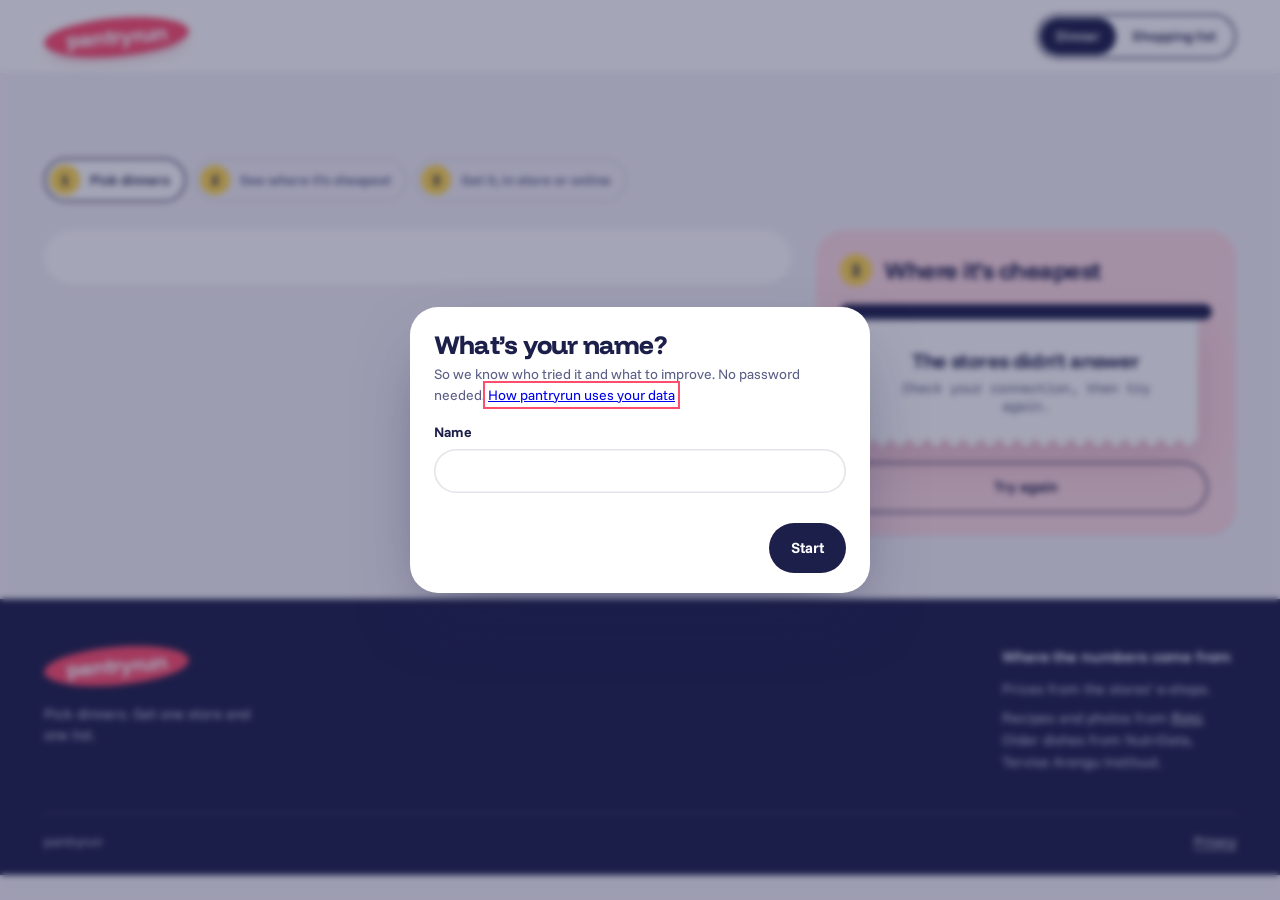
==== commit 01e71ba2: "Dinner cards with photos, + and a magnifier; weeknight dinners from Rimi's recipe pages Each dinner " ====
--- a/web/index.html
+++ b/web/index.html
@@ -81,7 +81,7 @@
       <section class="foot-sources" aria-labelledby="footSourcesTitle">
         <h2 id="footSourcesTitle">Where the numbers come from</h2>
         <p id="footStores">Prices from the stores’ e-shops.</p>
-        <p>Dishes and amounts from NutriData, Tervise Arengu Instituut.</p>
+        <p>Recipes and photos from <a href="https://www.rimi.ee/retseptid" target="_blank" rel="noopener">Rimi</a>. Older dishes from NutriData, Tervise Arengu Instituut.</p>
       </section>
     </div>
     <p class="foot-end"><span>pantryrun</span><a href="privacy.html">Privacy</a></p>
--- a/web/css/layout.css
+++ b/web/css/layout.css
@@ -36,8 +36,13 @@
   grid-template-areas: "hero hero" "pick answer";
   gap: 28px 24px; align-items: start;
 }
-.hero { grid-area: hero; display: flex; flex-wrap: wrap; align-items: flex-end; justify-content: space-between; gap: 20px 32px; }
-.hero-text { flex: 1 1 480px; min-width: 0; }
+.hero { grid-area: hero; display: grid; grid-template-columns: minmax(0, 1fr) minmax(360px, 420px); grid-template-areas: "title intro" "steps intro"; gap: 16px 24px; align-items: end;}
+.hero-text { display: contents;}
+.hero h1 { grid-area: title; margin: 0; align-self: start}
+.hero .sub { grid-area: intro; align-self: center; margin: 0 auto; font-size: 18px; }
+/* ── The three steps: where you are. On a computer they're all on the page; tapping one goes there. ── */
+.steps { grid-area: steps; }
+.steps ol { list-style: none; margin: 1.5em 0 0; padding: 0; display: flex; flex-wrap: wrap; gap: 8px; justify-content: flex-start; }
 .hero-text:empty { display: none; }   /* a dinner's own page and the editor have their own headline */
 .pick { grid-area: pick; min-width: 0; }
 .answer { grid-area: answer; min-width: 0; display: grid; gap: 24px; }
@@ -60,10 +65,7 @@
 }
 h1 .for { white-space: nowrap; }   /* "for 2" stays together */
 .sub { margin: 0 0 20px; color: var(--ink-soft); font-size: 17px; max-width: 34ch; }
-.hero .sub { margin: 0; max-width: 48ch; font-size: 18px; }
 
-/* ── The three steps: where you are. On a computer they're all on the page; tapping one goes there. ── */
-.steps ol { list-style: none; margin: 0; padding: 0; display: flex; flex-wrap: wrap; gap: 8px; }
 .step {
   display: flex; align-items: center; gap: 10px; min-height: 44px; padding: 6px 16px 6px 6px;
   border: 0; border-radius: 999px; background: none; box-shadow: inset 0 0 0 1.5px var(--line); cursor: pointer;
@@ -102,9 +104,10 @@
   .switch button { padding: 7px 13px; }
   main { display: block; padding: 14px 16px 36px; }
   h1 { font-size: 40px; margin-bottom: 10px; }
-  .hero { flex-direction: column; align-items: stretch; flex-wrap: nowrap; gap: 20px; margin-bottom: 20px; }
-  .hero-text { flex: none; }
-  .hero .sub { font-size: 16px; }
+  .hero { display: flex; flex-direction: column; align-items: stretch; gap: 20px; margin-bottom: 20px; }
+  .hero h1 { margin-bottom: -10px; }   /* the headline and its sentence stay together */
+  .hero .sub { font-size: 16px; margin: 0; max-width: none; }
+  .steps ol { margin-top: 0; }
 
   /* the steps: three tabs under the top bar */
   .steps { order: -1; }
@@ -123,12 +126,13 @@
   .card-sub { margin-left: 0; }
   .card-title { font-size: 28px; font-weight: 800; letter-spacing: -0.03em; }
   .answer { display: block; }
+  .pick #find { display: none; }   /* the bar at the bottom finds the store */
 
   /* one step per screen */
-  body[data-step="1"] .answer,
-  body[data-step="2"] .pick, body[data-step="3"] .pick,
-  body[data-step="2"] .hero-text, body[data-step="3"] .hero-text,
-  body[data-step="2"] .get, body[data-step="3"] .printer { display: none; }
+  body[data-screen="1"] .answer,
+  body[data-screen="2"] .pick, body[data-screen="3"] .pick,
+  body[data-screen="2"] .hero-text, body[data-screen="3"] .hero-text,
+  body[data-screen="2"] .get, body[data-screen="3"] .printer { display: none; }
 
   .stepbar {
     position: fixed; z-index: 30; left: 0; right: 0; bottom: 0;
@@ -137,8 +141,8 @@
     background: var(--surface); border-top: 1px solid var(--line);
     box-shadow: 0 -12px 24px -16px rgba(28, 31, 74, .35);
   }
-  body[data-step="3"] .stepbar { display: none; }
-  body:not([data-step="3"]) { padding-bottom: calc(80px + env(safe-area-inset-bottom)); }
+  body[data-screen="3"] .stepbar { display: none; }
+  body:not([data-screen="3"]) { padding-bottom: calc(80px + env(safe-area-inset-bottom)); }
   .sb-info { flex: 1; min-width: 0; margin: 0; }
   .sb-info span { display: block; font-size: 13px; color: var(--ink-soft); }
   .sb-info b { display: block; font: 700 17px/1.25 var(--display); overflow: hidden; text-overflow: ellipsis; white-space: nowrap; }
--- a/web/css/dinner.css
+++ b/web/css/dinner.css
@@ -3,29 +3,45 @@
 
 .cats { margin: 0 0 18px; }
 
-/* the dinners: a menu in big type */
-.dishes { list-style: none; margin: 0; padding: 0; display: grid; grid-template-columns: repeat(2, minmax(0, 1fr)); column-gap: 28px; }
-.dishes li { border-bottom: 1.5px solid var(--line); }
+/* the dinners: cards with a photo (or a sticker). The card opens the recipe; the round + on the photo
+   puts the dinner in the basket, and turns into a rhubarb tick. */
+.dishes { list-style: none; margin: 0; padding: 0; display: grid; grid-template-columns: repeat(3, minmax(0, 1fr)); gap: 22px 16px; }
+.dc { position: relative; min-width: 0; }
 .dish {
-  width: 100%; display: flex; align-items: center; justify-content: space-between; gap: 12px; text-align: left; cursor: pointer;
-  border: 0; background: none; padding: 15px 4px 14px;
-  font: 600 21px/1.15 var(--display); letter-spacing: -0.02em;
-  min-width: 0; overflow-wrap: anywhere; hyphens: auto;  /* long Estonian compounds: Suvikõrvitsapüreesupp */
-  transition: color .2s, padding .25s var(--ease);
+  width: 100%; display: flex; flex-direction: column; gap: 4px; text-align: left; cursor: pointer;
+  border: 0; background: none; padding: 0; color: var(--ink); min-width: 0;
 }
-@media (hover: hover) { .dish:hover { color: var(--rhubarb-text); } }   /* touch screens keep :hover after a tap */
-/* the picked dinner gets a tick sticker */
-.dish::after {
-  content: "✓"; flex: none; display: grid; place-items: center; width: 30px; height: 30px; border-radius: 50%;
-  font: 800 15px/1 var(--sans); color: #fff; background: var(--rhubarb);
-  transform: scale(0) rotate(-30deg); transition: transform .3s var(--pop);
+.dc-photo { display: grid; place-items: center; aspect-ratio: 3 / 2; margin-bottom: 6px; border-radius: 18px; overflow: hidden;
+  background: var(--panel); transition: box-shadow .2s; }
+.dc-photo img { width: 100%; height: 100%; object-fit: cover; display: block; transition: transform .35s var(--ease); }
+.dc-emoji { font-size: 46px; line-height: 1; }
+.dc-name { font: 600 18px/1.15 var(--display); letter-spacing: -0.015em;
+  overflow-wrap: anywhere; hyphens: auto;  /* long Estonian compounds: Suvikõrvitsapüreesupp */
+  display: -webkit-box; -webkit-line-clamp: 2; -webkit-box-orient: vertical; overflow: hidden; }
+.dc-meta { font-size: 13.5px; color: var(--ink-soft); }
+.dc-look { display: inline-flex; align-items: center; gap: 5px; margin-top: 2px; font-size: 13.5px; font-weight: 600;
+  text-decoration: underline; text-decoration-thickness: 1.5px; text-underline-offset: 3px; }
+.dc-look svg { width: 15px; height: 15px; flex: none; }
+@media (hover: hover) {   /* touch screens keep :hover after a tap */
+  .dish:hover .dc-photo img { transform: scale(1.04); }
+  .dish:hover .dc-name, .dish:hover .dc-look { color: var(--rhubarb-text); }
 }
-.dish[aria-pressed="true"] { color: var(--rhubarb-text); padding-left: 10px; }
-.dish[aria-pressed="true"]::after { transform: none; }
-/* your own dinners have an Edit link */
-.dishes .mine { display: flex; align-items: center; gap: 4px; }
-.dishes .mine .dish { flex: 1; }
-.dishes .mine .link { flex: none; padding: 6px; }
+.dish:focus-visible { outline: none; }
+.dish:focus-visible .dc-photo { box-shadow: 0 0 0 3px var(--ink); }
+/* the + sticker, on the photo's corner */
+.dc-add { position: absolute; top: 8px; right: 8px; display: grid; place-items: center; width: 40px; height: 40px; padding: 0;
+  border: 0; border-radius: 50%; cursor: pointer; background: var(--butter); color: #1c1f4a;
+  box-shadow: 0 2px 8px rgba(28, 31, 74, .22); transition: transform .3s var(--pop), background .2s; }
+.dc-add svg { width: 20px; height: 20px; }
+.dc-add:hover { transform: scale(1.08); }
+.dc-add:active { transform: scale(.92); }
+.dc-add[aria-pressed="true"] { background: var(--rhubarb); color: #fff; animation: stick .3s var(--pop) both; }
+.dc.in .dc-photo { box-shadow: 0 0 0 3px var(--rhubarb); }
+.dc.in .dc-name { color: var(--rhubarb-text); }
+/* your own dinners have an Edit link under the card */
+.dc-edit { margin-top: 6px; font-size: 13.5px; }
+.dishes-note:empty { display: none; }
+.dishes-note { margin: 12px 0 0; color: var(--rhubarb-text); }
 /* your basket: the dinners picked, as butter stickers you can peel off; "Recipe" opens a dinner's own page */
 .trip { display: flex; flex-wrap: wrap; align-items: center; gap: 10px 14px; margin: 0 0 24px; padding: 14px 16px;
   border-radius: 20px; background: var(--ground); }
@@ -38,7 +54,7 @@
 .trip li .open { width: auto; height: auto; margin-left: 6px; padding: 2px 6px; border-radius: 8px;
   font: 600 13px var(--sans); text-decoration: underline; text-underline-offset: 3px; }
 @keyframes stick { from { transform: scale(.6) rotate(-6deg); opacity: 0; } }
-@media (prefers-reduced-motion: reduce) { .trip li { animation: none; } }
+@media (prefers-reduced-motion: reduce) { .trip li, .dc-add[aria-pressed="true"] { animation: none; } .dc-photo img { transition: none; } }
 .more { display: flex; align-items: baseline; justify-content: space-between; gap: 12px; flex-wrap: wrap; margin-top: 14px; }
 .empty { color: var(--ink-soft); max-width: 460px; margin: 4px 0 14px; }
 
@@ -87,8 +103,10 @@
 .editor .error { color: var(--rhubarb-text); font-size: 14px; margin: 10px 0 0; min-height: 1.5em; }
 
 @media (max-width: 900px) {
-  .dishes { grid-template-columns: 1fr; }
-  .dish { font-size: 19px; padding: 13px 2px 12px; }
+  .dishes { grid-template-columns: repeat(2, minmax(0, 1fr)); gap: 18px 12px; }
+  .dc-photo { border-radius: 16px; }
+  .dc-name { font-size: 16px; }
+  .dc-meta, .dc-look { font-size: 13px; }
   .trip { background: var(--surface); }
   .cats { flex-wrap: nowrap; overflow-x: auto; margin-inline: -16px; padding: 0 16px 4px; scrollbar-width: none; }
   .cats button { flex: none; }
@@ -100,6 +118,8 @@
 .dp-photo { margin: 0 0 22px; border-radius: 24px; overflow: hidden; aspect-ratio: 16 / 9; background: var(--panel); }
 .dp-photo img { width: 100%; height: 100%; object-fit: cover; display: block; }
 .dp-name { margin: 0 0 8px; font-size: clamp(36px, 4.2vw, 56px); overflow-wrap: anywhere; }
+.dp-about { margin: 0 0 12px; font-size: 18px; line-height: 1.45; max-width: 46ch; }
+.dp-add .btn svg { width: 18px; height: 18px; margin-left: -4px; }
 .dp-sub { display: flex; flex-wrap: wrap; align-items: center; gap: 8px; margin: 0 0 20px; color: var(--ink-soft); font-size: 17px; }
 
 .dp-add { display: flex; flex-wrap: wrap; align-items: center; gap: 10px 16px; margin: 0 0 28px; }
--- a/web/css/recipe.css
+++ b/web/css/recipe.css
@@ -13,6 +13,13 @@
 .rc-method ol { padding-left: 1.4em; display: grid; gap: 6px; }
 .rc-method li::marker { font-weight: 700; color: var(--rhubarb-text); }
 
+/* a store's recipe: its method is one tap away, on the store's page */
+.rc-there { display: flex; align-items: center; justify-content: space-between; gap: 12px; padding: 14px 18px; border-radius: 18px;
+  background: var(--panel); color: var(--ink); text-decoration: none; font-size: 15px; }
+.rc-there b { font-weight: 700; }
+.rc-there:hover { color: var(--rhubarb-text); }
+.rc-there span:last-child { font-size: 18px; font-weight: 700; }
+
 .rc-link { display: inline-flex; gap: 6px; margin: 0 0 14px; font-weight: 600; color: var(--ink); text-underline-offset: 3px; }
 .rc-link:hover { color: var(--rhubarb-text); }
 .dp-recipe .fine { margin: 0 0 14px; }
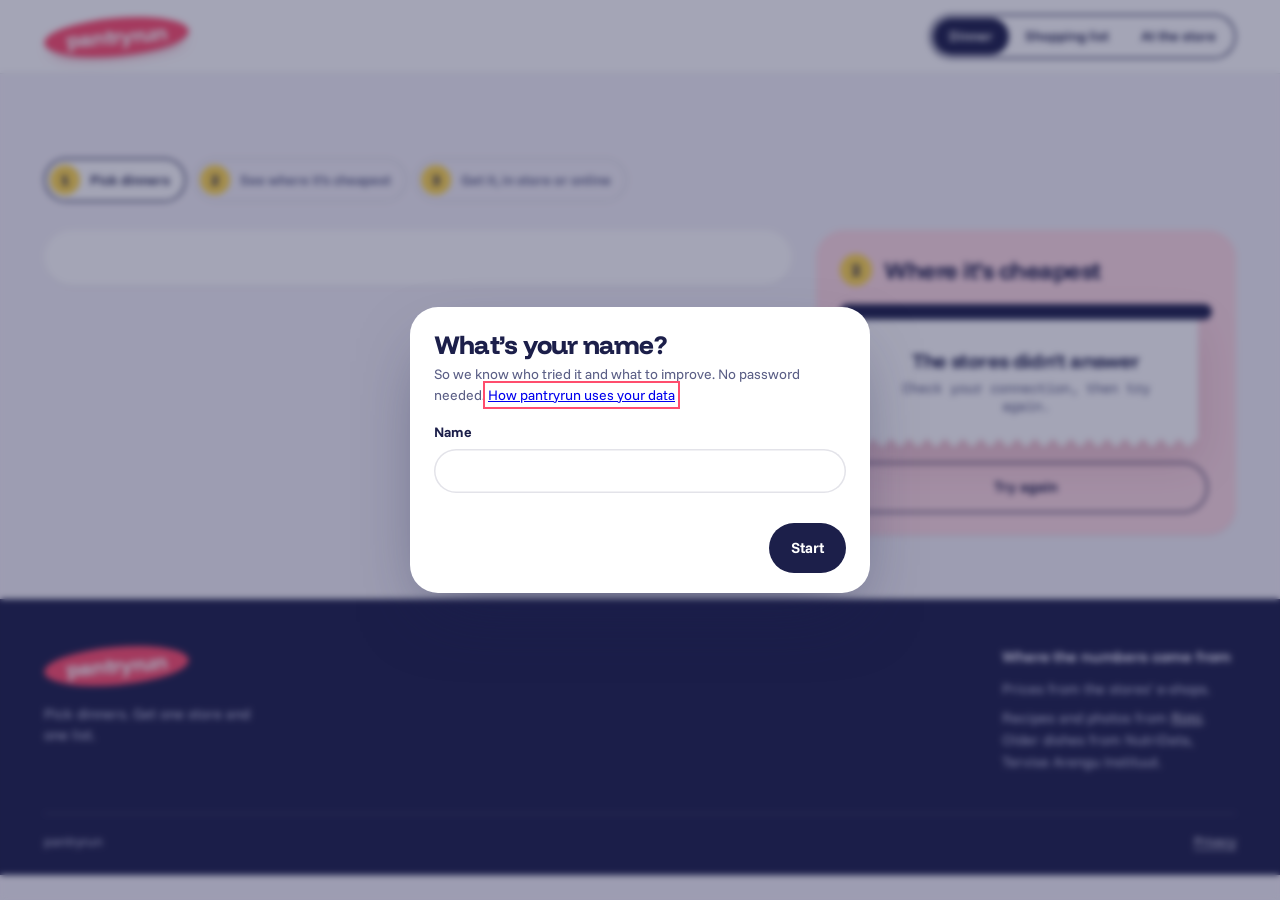
==== commit 7039acda: "WEB-28, WEB-29: this week's deals, "Cheap this week" and At the store The server prices every dinner" ====
--- a/web/index.html
+++ b/web/index.html
@@ -18,7 +18,9 @@
   <link rel="stylesheet" href="css/controls.css">
   <link rel="stylesheet" href="css/layout.css">
   <link rel="stylesheet" href="css/dinner.css">
+  <link rel="stylesheet" href="css/import.css">
   <link rel="stylesheet" href="css/items.css">
+  <link rel="stylesheet" href="css/store.css">
   <link rel="stylesheet" href="css/receipt.css">
   <link rel="stylesheet" href="css/sheet.css">
   <link rel="stylesheet" href="css/peek.css">
@@ -35,7 +37,8 @@
     <div class="switch" role="group" aria-label="What you need">
       <span class="pill" aria-hidden="true"></span>
       <button type="button" data-mode="dinner" aria-pressed="true">Dinner</button>
-      <button type="button" data-mode="list" aria-pressed="false">Shopping list</button>
+      <button type="button" data-mode="list" aria-pressed="false"><span class="long">Shopping list</span><span class="short">List</span></button>
+      <button type="button" data-mode="store" aria-pressed="false"><span class="long">At the store</span><span class="short">In store</span></button>
     </div>
   </div>
 </header>
@@ -47,7 +50,7 @@
     <nav class="steps" id="steps" aria-label="Steps"></nav>
   </div>
 
-  <!-- 1. The current screen: dinners, writing your own dinner, or the shopping list (js/screens.js). -->
+  <!-- 1. The current screen: dinners, writing your own dinner, the shopping list, or At the store (js/screens.js). -->
   <div id="pick" class="pick card">
     <noscript><p class="sub">pantryrun needs JavaScript to find your store.</p></noscript>
   </div>
--- a/web/css/controls.css
+++ b/web/css/controls.css
@@ -31,7 +31,7 @@
 .chips button[aria-pressed="true"] { background: var(--ink); color: var(--milk); box-shadow: none; }
 
 /* a text field with its button: adding items */
-.field { position: relative; display: flex; gap: 8px; max-width: 480px; }
+.field { position: relative; display: flex; gap: 8px; }  /* as wide as what holds it */
 .field input {
   flex: 1; min-width: 0; padding: 13px 18px; border-radius: 999px; border: 0; outline: none;
   background: var(--milk); color: var(--ink); font: 16px var(--sans);
--- a/web/css/layout.css
+++ b/web/css/layout.css
@@ -18,7 +18,7 @@
   box-shadow: 0 1px 0 rgba(28, 31, 74, .15), 0 6px 14px -8px rgba(214, 40, 75, .7);
 }
 
-/* Dinner / Shopping list: the pill slides to the chosen one */
+/* Dinner / Shopping list / At the store: the pill slides to the chosen one. Phones get the short names. */
 .switch { position: relative; display: inline-flex; padding: 4px; border-radius: 999px; background: var(--surface); box-shadow: inset 0 0 0 1.5px var(--ink); }
 .switch button {
   position: relative; z-index: 1; border: 0; background: none; cursor: pointer;
@@ -26,6 +26,7 @@
   transition: color .25s;
 }
 .switch button[aria-pressed="true"] { color: var(--surface); }
+.switch .short { display: none; }
 .switch .pill { position: absolute; top: 4px; bottom: 4px; left: 3px; border-radius: 999px; background: var(--ink);
   transition: transform .35s var(--ease), width .35s var(--ease); }
 
@@ -45,7 +46,7 @@
 .steps ol { list-style: none; margin: 1.5em 0 0; padding: 0; display: flex; flex-wrap: wrap; gap: 8px; justify-content: flex-start; }
 .hero-text:empty { display: none; }   /* a dinner's own page and the editor have their own headline */
 .pick { grid-area: pick; min-width: 0; }
-.answer { grid-area: answer; min-width: 0; display: grid; gap: 24px; }
+.answer { grid-area: answer; min-width: 0; display: grid; grid-template-columns: minmax(0, 1fr); gap: 24px; }  /* a long product name in the report list mustn't widen it */
 
 /* cards: white on the tinted page; the receipt's is rhubarb milk */
 .card { background: var(--surface); border-radius: 28px; padding: 28px; box-shadow: 0 1px 0 var(--line); }
@@ -101,7 +102,9 @@
     background: color-mix(in srgb, var(--surface) 90%, transparent); backdrop-filter: blur(12px); -webkit-backdrop-filter: blur(12px); }
   .bar-in { padding: max(12px, env(safe-area-inset-top)) 16px 12px; }
   .brand { font-size: 18px; padding: 7px 18px 8px; }
-  .switch button { padding: 7px 13px; }
+  .switch button { padding: 7px 11px; font-size: 13.5px; }
+  .switch .long { display: none; }
+  .switch .short { display: inline; }
   main { display: block; padding: 14px 16px 36px; }
   h1 { font-size: 40px; margin-bottom: 10px; }
   .hero { display: flex; flex-direction: column; align-items: stretch; gap: 20px; margin-bottom: 20px; }
--- a/web/css/dinner.css
+++ b/web/css/dinner.css
@@ -19,6 +19,9 @@
   overflow-wrap: anywhere; hyphens: auto;  /* long Estonian compounds: Suvikõrvitsapüreesupp */
   display: -webkit-box; -webkit-line-clamp: 2; -webkit-box-orient: vertical; overflow: hidden; }
 .dc-meta { font-size: 13.5px; color: var(--ink-soft); }
+/* a partner collection ("With Santa Maria"): always labelled, a butter sticker like a deal */
+.dc-label { align-self: flex-start; padding: 2px 9px; border-radius: 999px; background: var(--butter); color: #1c1f4a;
+  font-size: 12px; font-weight: 600; }
 .dc-look { display: inline-flex; align-items: center; gap: 5px; margin-top: 2px; font-size: 13.5px; font-weight: 600;
   text-decoration: underline; text-decoration-thickness: 1.5px; text-underline-offset: 3px; }
 .dc-look svg { width: 15px; height: 15px; flex: none; }
@@ -49,6 +52,7 @@
 .trip ul { list-style: none; margin: 0; padding: 0; display: flex; flex-wrap: wrap; gap: 8px; }
 .trip li { display: inline-flex; align-items: center; gap: 2px; padding: 5px 4px 5px 14px; border-radius: 999px;
   background: var(--butter); color: #1c1f4a; font: 600 15px var(--display); animation: stick .3s var(--pop) both; }
+.trip-n { margin-left: 6px; font: 500 13px var(--sans); opacity: .75; white-space: nowrap; }
 .trip li button { border: 0; background: none; cursor: pointer; width: 26px; height: 26px; border-radius: 50%; color: inherit; font-size: 16px; }
 .trip li button:hover { background: rgba(28, 31, 74, .12); }
 .trip li .open { width: auto; height: auto; margin-left: 6px; padding: 2px 6px; border-radius: 8px;
@@ -77,23 +81,33 @@
 .sent .x { border: 0; background: none; cursor: pointer; color: var(--ink-soft); font-size: 18px; width: 32px; height: 32px; border-radius: 50%; }
 .sent .x:hover { background: var(--hover); color: var(--ink); }
 
-/* writing your own dinner */
+/* writing your own dinner: the editor sets the width, its fields fill it */
+.editor { max-width: 640px; }
 .editor .copy-note { margin: -8px 0 26px; font-size: 15px; }
 .editor label { display: block; margin: 0 0 6px; font-size: 14px; font-weight: 700; }
-.editor .name { width: 100%; max-width: 480px; padding: 13px 18px; border-radius: 999px; border: 0; outline: none;
+.editor .name { width: 100%; padding: 13px 18px; border-radius: 999px; border: 0; outline: none;
   background: var(--milk); color: var(--ink); font: 600 19px var(--display); box-shadow: inset 0 0 0 1.5px var(--line); }
 .editor .name:focus { box-shadow: inset 0 0 0 2px var(--ink); }
-/* starting from a recipe page: one line above the form */
-.from-link { margin: -6px 0 22px; padding: 16px 18px; border-radius: 22px; background: var(--panel); max-width: 520px; }
-.from-link label { margin-bottom: 8px; }
-.from-link .field input { background: var(--milk); }
-.from-link .fine:empty { display: none; }
-.from-link .fine { margin: 10px 0 0; }
+.editor .from-link { margin: -6px 0 22px; }  /* the box itself: css/import.css, shared with the admin page */
+.editor label.inline { display: inline; margin: 0; font: inherit; }
+.editor .minutes { width: 4.2em; padding: 6px 10px; border-radius: 999px; border: 0; outline: none; text-align: center;
+  background: var(--milk); color: var(--ink); font: inherit; box-shadow: inset 0 0 0 1.5px var(--line); -moz-appearance: textfield; }
+.editor .minutes::-webkit-inner-spin-button, .editor .minutes::-webkit-outer-spin-button { -webkit-appearance: none; margin: 0; }
+.editor .minutes:focus { box-shadow: inset 0 0 0 2px var(--ink); }
+.editor #dname { margin-bottom: 18px; }
+/* people and minutes share a row; the minutes drop below as a whole when it is narrow */
+.editor .facts { display: flex; flex-wrap: wrap; align-items: center; gap: 10px 24px; max-width: none; }
+.editor .fact { white-space: nowrap; }
+/* moving a line between what's bought and From home */
+.editor .items li button.move { width: auto; height: auto; padding: 5px 10px; margin-left: 6px; border-radius: 999px;
+  font: 600 13px var(--sans); color: var(--ink-soft); white-space: nowrap; }
+.editor .items.pantry .it { cursor: default; }
+.editor .items.pantry .it:hover { text-decoration: none; }
 .d-photo { display: flex; align-items: center; gap: 14px; margin: 0 0 20px; }
 .d-photo img { width: 96px; height: 72px; object-fit: cover; border-radius: 14px; background: #fff; }
 .more .btns { display: flex; align-items: center; gap: 16px; flex-wrap: wrap; }
 .editor h2 label { display: inline; margin: 0; font: inherit; }
-.editor .method { display: block; width: 100%; max-width: 480px; padding: 13px 18px; border-radius: 22px; border: 0; outline: none; resize: vertical;
+.editor .method { display: block; width: 100%; padding: 13px 18px; border-radius: 22px; border: 0; outline: none; resize: vertical;
   background: var(--milk); color: var(--ink); font: 15px/1.5 var(--sans); box-shadow: inset 0 0 0 1.5px var(--line); }
 .editor .method:focus { box-shadow: inset 0 0 0 2px var(--ink); }
 .editor .actions { margin-top: 26px; }
--- a/web/css/import.css
+++ b/web/css/import.css
@@ -0,0 +1,17 @@
+/* Starting a dinner from a recipe: a link or a pasted text (js/recipe-import.js). The same box in the dinner
+   editor and on the admin page. */
+.from-link { padding: 16px 18px; border-radius: 22px; background: var(--panel); }
+.from-link > label { display: block; margin: 0 0 8px; font-size: 14px; font-weight: 700; }
+.from-link .field textarea {
+  flex: 1; min-width: 0; padding: 13px 18px; border-radius: 22px; border: 0; outline: none; resize: none;
+  background: var(--milk); color: var(--ink); font: 16px/1.35 var(--sans); box-shadow: inset 0 0 0 1.5px var(--line);
+  field-sizing: content; min-height: 48px; max-height: 14em;  /* grows with a pasted recipe */
+}
+.from-link .field textarea:focus { box-shadow: inset 0 0 0 2px var(--ink); }
+.from-link .field .btn { align-self: flex-start; }
+.from-link .fine:empty { display: none; }
+.from-link .fine { margin: 10px 0 0; }
+.from-link .skipped ul { list-style: none; margin: 6px 0 0; padding: 0; }
+.from-link .skipped li { display: flex; align-items: baseline; justify-content: space-between; gap: 12px; padding: 6px 0;
+  border-bottom: 1.5px solid var(--line); }
+.from-link .skipped li:last-child { border-bottom: 0; }
--- a/web/css/items.css
+++ b/web/css/items.css
@@ -16,7 +16,7 @@
 .tags li { display: inline-flex; align-items: center; gap: 2px; padding: 4px 4px 4px 12px; border-radius: 999px; background: var(--butter); color: #1c1f4a; font-size: 14px; font-weight: 600; }
 
 /* the shopping list and a dinner's list in the editor */
-.items { list-style: none; margin: 18px 0 24px; padding: 0; max-width: 480px; }
+.items { list-style: none; margin: 18px 0 24px; padding: 0; }
 .items li { display: flex; align-items: center; justify-content: space-between; padding: 10px 0 10px 2px; border-bottom: 1.5px solid var(--line);
   font: 600 19px/1.2 var(--display); letter-spacing: -0.01em; }
 .items .none { color: var(--ink-soft); font: 400 16px var(--sans); border: 0; }
--- a/web/css/store.css
+++ b/web/css/store.css
@@ -0,0 +1,40 @@
+/* The At the store screen (js/store-screen.js): which store you're at, then three dinners built on its deals,
+   each a row with its photo, what's on sale (a butter sticker, like the receipt's sale tags) and a pick button. */
+
+.at-store { margin: 0 0 22px; }
+.at-store button { padding: 9px 18px; font-size: 15px; font-weight: 600; }
+
+.deals-title { margin: 0 0 12px; font: 700 19px/1.2 var(--display); letter-spacing: -0.01em; }
+.deals { list-style: none; margin: 0; padding: 0; display: grid; gap: 12px; }
+
+.deal-pick {
+  width: 100%; display: grid; grid-template-columns: 112px minmax(0, 1fr) auto; align-items: center; gap: 14px;
+  padding: 10px 14px 10px 10px; border: 0; border-radius: 22px; background: var(--milk); color: var(--ink);
+  box-shadow: inset 0 0 0 1.5px var(--line); text-align: left; cursor: pointer; transition: box-shadow .2s;
+}
+.deal-pick:hover { box-shadow: inset 0 0 0 1.5px var(--ink); }
+.deal-pick:focus-visible { outline: 3px solid var(--ink); outline-offset: 2px; }
+.deal.in .deal-pick { box-shadow: inset 0 0 0 3px var(--rhubarb); }
+
+.deal-photo { display: grid; place-items: center; aspect-ratio: 3 / 2; border-radius: 14px; overflow: hidden; background: var(--panel); }
+.deal-photo img { width: 100%; height: 100%; object-fit: cover; display: block; }
+.deal-photo .dc-emoji { font-size: 34px; }
+
+.deal-text { display: flex; flex-direction: column; align-items: flex-start; gap: 4px; min-width: 0; }
+.deal-name { font: 600 18px/1.15 var(--display); letter-spacing: -0.015em; overflow-wrap: anywhere; hyphens: auto; }
+.deal-off { padding: 2px 9px; border-radius: 999px; background: var(--butter); color: #1c1f4a; font-size: 12px; font-weight: 700; }
+.deal-what { font-size: 13.5px; color: var(--ink-soft);
+  display: -webkit-box; -webkit-line-clamp: 2; -webkit-box-orient: vertical; overflow: hidden; }
+.deal-meta { font-size: 13px; color: var(--ink-soft); }
+
+.deal-tick { padding: 7px 14px; border-radius: 999px; font-size: 14px; font-weight: 600; box-shadow: inset 0 0 0 1.5px var(--ink); }
+.deal.in .deal-tick { background: var(--rhubarb); color: #fff; box-shadow: none; animation: stick .3s var(--pop) both; }
+
+@media (prefers-reduced-motion: reduce) { .deal.in .deal-tick { animation: none; } }
+
+@media (max-width: 900px) {
+  .at-store button { flex: 1; padding: 10px 12px; }
+  .deal-pick { grid-template-columns: 88px minmax(0, 1fr); gap: 12px; padding: 8px 12px 8px 8px; }
+  .deal-name { font-size: 16px; }
+  .deal-tick { display: none; }   /* the rhubarb ring says it's picked; the bar at the bottom goes on */
+}
--- a/web/css/receipt.css
+++ b/web/css/receipt.css
@@ -61,7 +61,7 @@
 .r-tag { display: inline-block; margin-left: 6px; padding: 0 5px; border: 1px solid currentColor; border-radius: 4px; font-size: 10px; font-weight: 400; color: var(--paper-red); }
 /* With photos: a small one before each line, printed in grey like the rest of the paper.
    Pointing at it brings back its colour; tapping it opens the quick view (peek.css). */
-.r-items.photos li { display: grid; grid-template-columns: 30px minmax(0, 1fr); column-gap: 4px; align-items: start; padding-left: 6px; }
+.r-items.photos li { grid-template-columns: 30px minmax(0, 1fr) 28px; column-gap: 4px; padding-left: 6px; }
 .r-photo { width: 30px; height: 30px; margin-top: 4px; padding: 0; border: 0; border-radius: 6px; background: var(--paper); overflow: hidden; display: grid; place-items: center; }
 button.r-photo { cursor: zoom-in; }
 .r-photo img { max-width: 100%; max-height: 100%; object-fit: contain; filter: grayscale(1) contrast(1.05); mix-blend-mode: multiply; transition: filter .2s; }
@@ -69,11 +69,23 @@
 .r-photo:focus-visible { outline: 2px solid var(--paper-red); outline-offset: 1px; }
 .r-hint { margin-top: 8px; font-size: 11px; }
 .r-missing { margin-top: 10px; color: var(--paper-red); }
+.r-missing .r-head { margin: 0 0 2px; color: var(--paper-red); }
+.r-missing ul { list-style: none; margin: 0 -8px 0 0; padding: 0; }
+.r-missing li { display: grid; grid-template-columns: minmax(0, 1fr) 28px; align-items: start; padding: 2px 0; }
+.r-missing b { font-weight: 600; }
+.r-where { display: block; color: var(--paper-soft); font-size: 11.5px; }
+/* × on a line: you don't need it, so it's left out at every store */
+.r-items li { display: grid; grid-template-columns: minmax(0, 1fr) 28px; align-items: start; }
+.r-x { width: 28px; height: 28px; margin-top: 2px; padding: 0; border: 0; border-radius: 50%; background: none; cursor: pointer;
+  display: grid; place-items: center; color: var(--paper-faint); transition: color .15s, background .15s; }
+.r-x svg { width: 14px; height: 14px; }
+.r-x:hover, .r-x:focus-visible { color: var(--paper-red); background: var(--paper-hover); outline: none; }
+.r-missing .r-x { color: inherit; }
 
 /* ── totals and notes ── */
 .r-total { display: flex; justify-content: space-between; align-items: baseline; font: 800 26px/1 var(--display); letter-spacing: -0.02em; }
 .r-save { display: flex; justify-content: space-between; margin-top: 6px; color: var(--dill); font-weight: 600; }
-.r-card { color: var(--paper-soft); margin-top: 2px; }
+.r-card { display: flex; justify-content: space-between; margin-top: 6px; font-weight: 600; }
 .r-note { margin-top: 10px; color: var(--paper-soft); }
 .r-pantry button { border: 0; background: none; padding: 0 1px; font: inherit; color: var(--paper-ink); text-decoration: underline dotted; text-underline-offset: 3px; cursor: pointer; }
 .r-pantry button:hover { color: var(--paper-red); }
@@ -91,6 +103,14 @@
 .stores .v { order: 2; font-variant-numeric: tabular-nums; }
 .stores [aria-current="true"] { font-weight: 600; }
 .stores [aria-current="true"] .s::before { content: "▸ "; }
+/* "★ Best value for what you use": a butter sticker, under the store's line and in its note */
+.stores button { flex-wrap: wrap; }
+.stores .bv { order: 3; flex-basis: 100%; }
+/* "12,84 € with Partnerkaart", under the store's total */
+.stores .cv { order: 3; flex-basis: 100%; text-align: right; color: var(--paper-soft); font-variant-numeric: tabular-nums; }
+.bv { display: inline-block; width: max-content; margin: 2px 0; padding: 1px 7px; border-radius: 999px; background: var(--butter);
+  color: #1c1f4a; font-size: 11px; font-weight: 600; }
+.r-value button { border: 0; background: none; padding: 0; font: inherit; color: var(--paper-ink); text-decoration: underline; text-underline-offset: 3px; cursor: pointer; }
 
 /* "In the store": a butter sticker slapped on the receipt */
 .stamp {
@@ -116,6 +136,7 @@
 .under .fine { margin: 0; display: flex; flex-wrap: wrap; align-items: baseline; gap: 4px 12px; font-size: 13px; }
 .under .link { font-size: 13px; }
 .report { margin-top: 12px; display: flex; gap: 8px; }
+.report .btn { flex: none; }
 .thanks { margin: 0; font: 700 18px var(--display); }
 
 /* ── 3. How will you get it? One tap; it's what "accept" means now ── */
